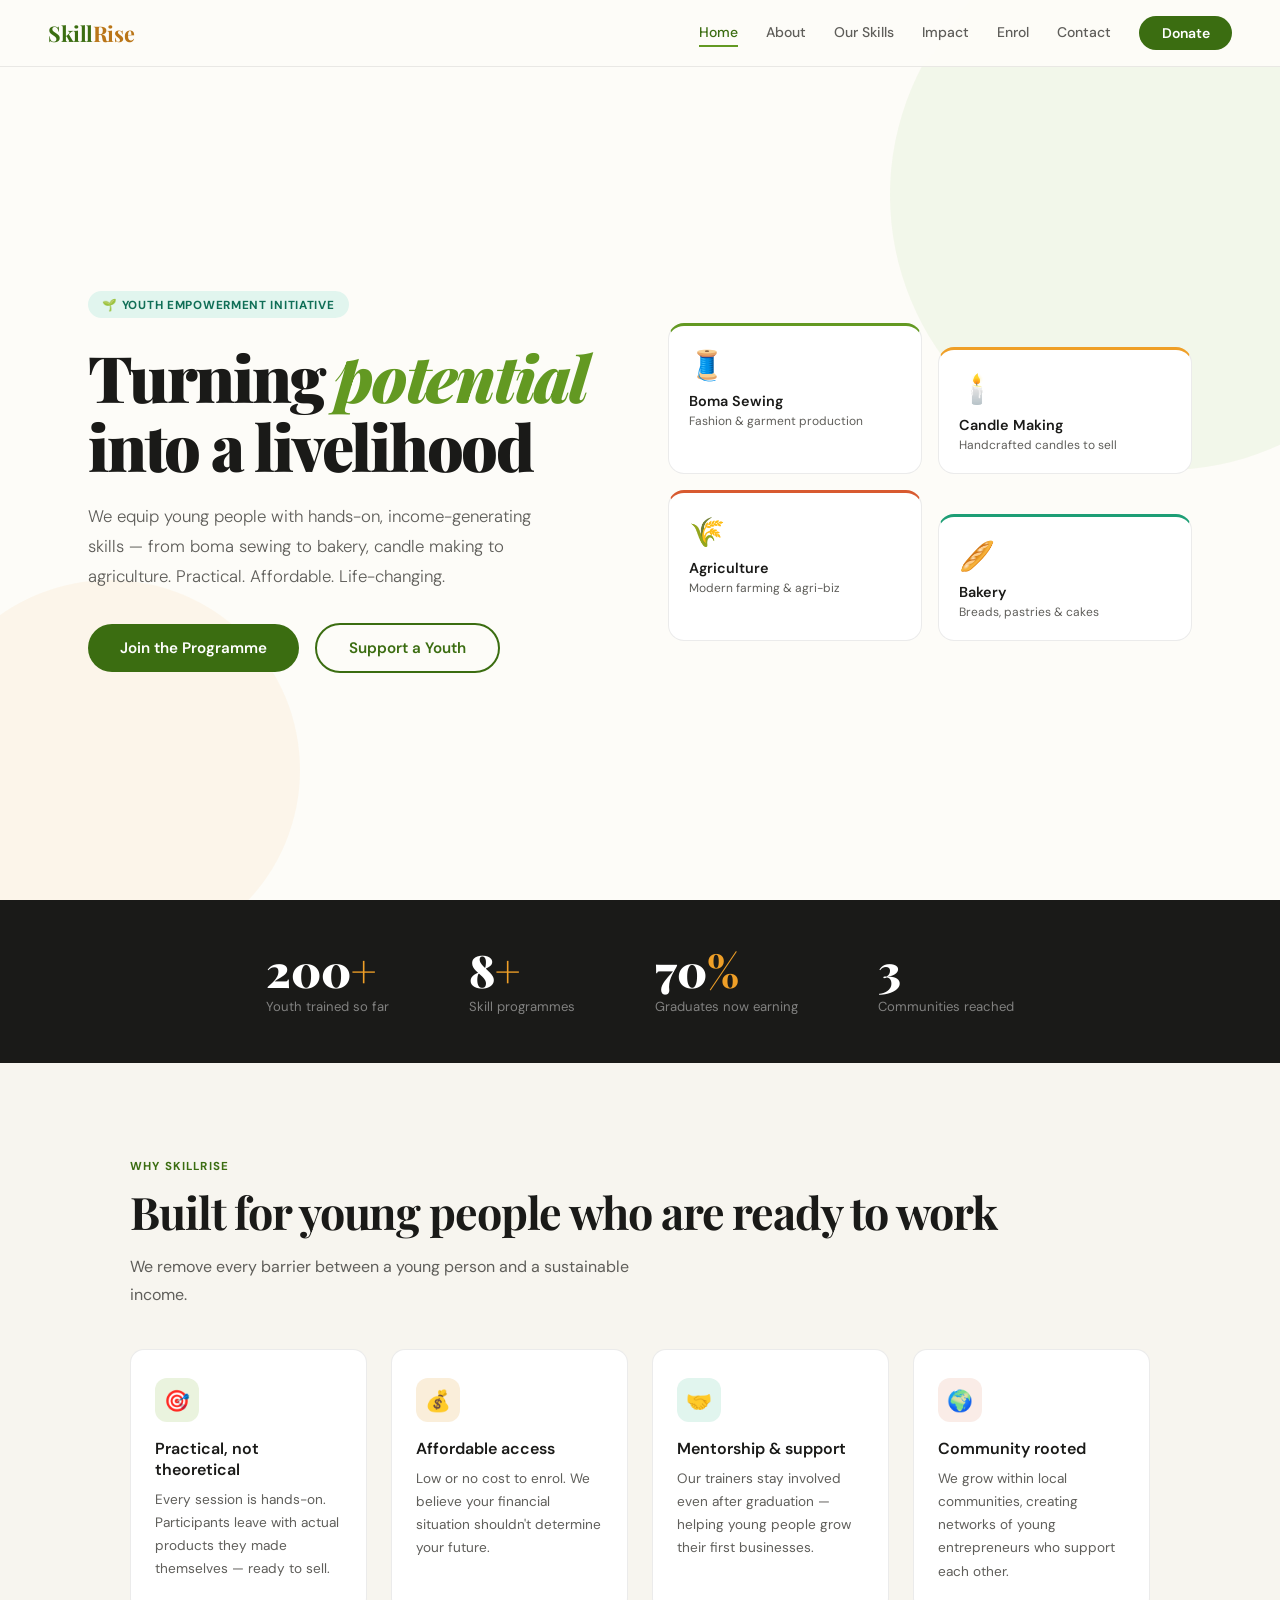
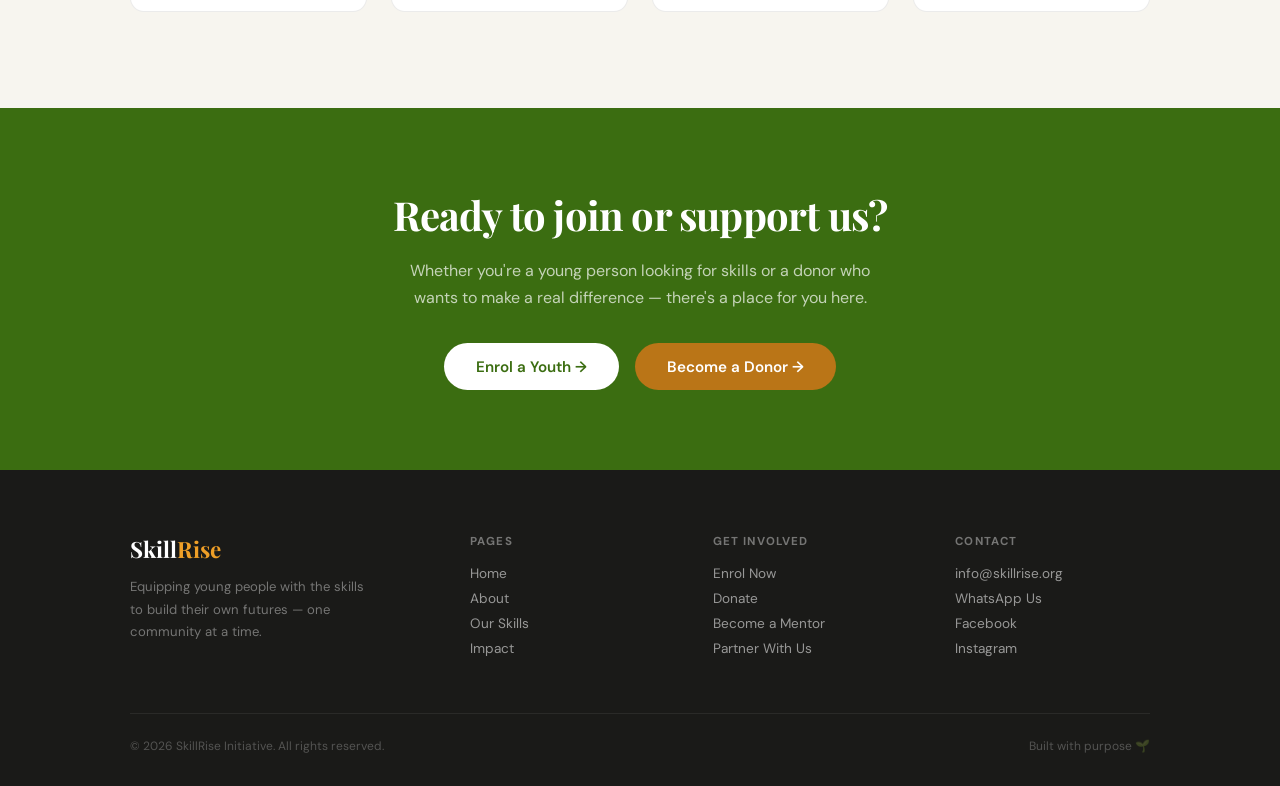
==== index.html @ 30faf880 "Initial commit: SkillRise multi-page site Split the original single-file site into separate HTML pag" ====
<!DOCTYPE html>
<html lang="en">
<head>
<meta charset="UTF-8"/>
<meta name="viewport" content="width=device-width, initial-scale=1.0"/>
<title>SkillRise Initiative</title>
<link href="https://fonts.googleapis.com/css2?family=Playfair+Display:ital,wght@0,700;0,900;1,700&family=DM+Sans:wght@300;400;500;600&display=swap" rel="stylesheet"/>
<link rel="stylesheet" href="css/styles.css"/>
</head>
<body>

<!-- BLOBS (hero bg decorations) -->
<div class="hero-blob1"></div>
<div class="hero-blob2"></div>

<!-- NAV -->
<nav>
  <a class="nav-logo" href="index.html">Skill<span>Rise</span></a>
  <div class="nav-links">
    <a href="index.html" data-page="index.html">Home</a>
    <a href="about.html" data-page="about.html">About</a>
    <a href="skills.html" data-page="skills.html">Our Skills</a>
    <a href="impact.html" data-page="impact.html">Impact</a>
    <a href="enrol.html" data-page="enrol.html">Enrol</a>
    <a href="contact.html" data-page="contact.html">Contact</a>
    <a href="donate.html" data-page="donate.html" class="nav-cta">Donate</a>
  </div>
  <div class="hamburger" onclick="toggleMenu()">
    <span></span><span></span><span></span>
  </div>
</nav>
<div class="mobile-menu" id="mobileMenu">
  <a href="index.html">Home</a>
  <a href="about.html">About</a>
  <a href="skills.html">Our Skills</a>
  <a href="impact.html">Impact</a>
  <a href="enrol.html">Enrol</a>
  <a href="contact.html">Contact</a>
  <a href="donate.html" style="color:var(--green);font-weight:700;">Donate →</a>
</div>

<!-- ════════════════════════════════════════ HOME ════════════════════════════════════════ -->
<div class="page active" id="page-home">

  <div style="max-width:1200px;margin:0 auto;">
    <div class="hero">
      <div class="hero-text">
        <div class="hero-badge">🌱 Youth Empowerment Initiative</div>
        <h1>Turning <em>potential</em><br>into a livelihood</h1>
        <p class="hero-sub">We equip young people with hands-on, income-generating skills — from boma sewing to bakery, candle making to agriculture. Practical. Affordable. Life-changing.</p>
        <div class="hero-actions">
          <a class="btn-primary" href="enrol.html">Join the Programme</a>
          <a class="btn-outline" href="donate.html">Support a Youth</a>
        </div>
      </div>
      <div class="hero-visual">
        <div class="hv-card"><div class="icon">🧵</div><h3>Boma Sewing</h3><p>Fashion & garment production</p></div>
        <div class="hv-card"><div class="icon">🕯️</div><h3>Candle Making</h3><p>Handcrafted candles to sell</p></div>
        <div class="hv-card"><div class="icon">🌾</div><h3>Agriculture</h3><p>Modern farming & agri-biz</p></div>
        <div class="hv-card"><div class="icon">🥖</div><h3>Bakery</h3><p>Breads, pastries & cakes</p></div>
      </div>
    </div>
  </div>

  <div class="stats-bar">
    <div class="stat"><div class="stat-num">200<span>+</span></div><div class="stat-label">Youth trained so far</div></div>
    <div class="stat"><div class="stat-num">8<span>+</span></div><div class="stat-label">Skill programmes</div></div>
    <div class="stat"><div class="stat-num">70<span>%</span></div><div class="stat-label">Graduates now earning</div></div>
    <div class="stat"><div class="stat-num">3</div><div class="stat-label">Communities reached</div></div>
  </div>

  <div class="home-why">
    <div class="container">
      <div class="section-tag">Why SkillRise</div>
      <div class="section-title">Built for young people who are ready to work</div>
      <p class="section-sub">We remove every barrier between a young person and a sustainable income.</p>
      <div class="why-grid">
        <div class="why-card">
          <div class="why-icon" style="background:var(--green-light);">🎯</div>
          <h4>Practical, not theoretical</h4>
          <p>Every session is hands-on. Participants leave with actual products they made themselves — ready to sell.</p>
        </div>
        <div class="why-card">
          <div class="why-icon" style="background:var(--amber-light);">💰</div>
          <h4>Affordable access</h4>
          <p>Low or no cost to enrol. We believe your financial situation shouldn't determine your future.</p>
        </div>
        <div class="why-card">
          <div class="why-icon" style="background:var(--teal-light);">🤝</div>
          <h4>Mentorship & support</h4>
          <p>Our trainers stay involved even after graduation — helping young people grow their first businesses.</p>
        </div>
        <div class="why-card">
          <div class="why-icon" style="background:var(--coral-light);">🌍</div>
          <h4>Community rooted</h4>
          <p>We grow within local communities, creating networks of young entrepreneurs who support each other.</p>
        </div>
      </div>
    </div>
  </div>

  <div class="home-cta-strip">
    <h2>Ready to join or support us?</h2>
    <p>Whether you're a young person looking for skills or a donor who wants to make a real difference — there's a place for you here.</p>
    <div class="cta-buttons">
      <a class="btn-white" href="enrol.html">Enrol a Youth →</a>
      <a class="btn-amber" href="donate.html">Become a Donor →</a>
    </div>
  </div>

  <footer>
    <div class="container">
      <div class="footer-grid">
        <div class="footer-brand">
          <span class="logo">Skill<span>Rise</span></span>
          <p>Equipping young people with the skills to build their own futures — one community at a time.</p>
        </div>
        <div class="footer-col">
          <h5>Pages</h5>
          <a href="index.html">Home</a>
          <a href="about.html">About</a>
          <a href="skills.html">Our Skills</a>
          <a href="impact.html">Impact</a>
        </div>
        <div class="footer-col">
          <h5>Get Involved</h5>
          <a href="enrol.html">Enrol Now</a>
          <a href="donate.html">Donate</a>
          <a href="contact.html">Become a Mentor</a>
          <a href="contact.html">Partner With Us</a>
        </div>
        <div class="footer-col">
          <h5>Contact</h5>
          <a href="#">info@skillrise.org</a>
          <a href="#">WhatsApp Us</a>
          <a href="#">Facebook</a>
          <a href="#">Instagram</a>
        </div>
      </div>
      <div class="footer-bottom">
        <p>© 2026 SkillRise Initiative. All rights reserved.</p>
        <p>Built with purpose 🌱</p>
      </div>
    </div>
  </footer>
</div>

<script src="js/main.js"></script>
</body>
</html>
---- css/styles.css ----
*,*::before,*::after{box-sizing:border-box;margin:0;padding:0;}
:root{
  --green:#3B6D11;--green-light:#EAF3DE;--green-mid:#639922;--green-dark:#27500A;
  --amber:#BA7517;--amber-light:#FAEEDA;--amber-mid:#EF9F27;
  --coral:#D85A30;--coral-light:#FAECE7;
  --teal:#0F6E56;--teal-light:#E1F5EE;--teal-mid:#1D9E75;
  --dark:#1a1a18;--text:#2C2C2A;--muted:#5F5E5A;--border:rgba(0,0,0,0.08);
  --bg:#FDFCF8;--surface:#F7F5EF;--white:#ffffff;
}
html{scroll-behavior:smooth;}
body{font-family:'DM Sans',sans-serif;background:var(--bg);color:var(--text);overflow-x:hidden;}

/* ── PAGES ── */
.page{display:none;animation:fadeIn 0.35s ease;}
.page.active{display:block;}
@keyframes fadeIn{from{opacity:0;transform:translateY(12px);}to{opacity:1;transform:translateY(0);}}

/* ── NAV ── */
nav{position:fixed;top:0;left:0;right:0;z-index:200;display:flex;align-items:center;justify-content:space-between;padding:1rem 3rem;background:rgba(253,252,248,0.94);backdrop-filter:blur(10px);border-bottom:1px solid var(--border);}
.nav-logo{font-family:'Playfair Display',serif;font-size:1.35rem;font-weight:700;color:var(--green);letter-spacing:-0.02em;cursor:pointer;text-decoration:none;}
.nav-logo span{color:var(--amber);}
.nav-links{display:flex;gap:1.75rem;align-items:center;}
.nav-links a{font-size:0.875rem;font-weight:500;color:var(--muted);text-decoration:none;cursor:pointer;transition:color 0.2s;padding:0.25rem 0;border-bottom:2px solid transparent;transition:color 0.2s,border-color 0.2s;}
.nav-links a:hover,.nav-links a.active{color:var(--green);border-bottom-color:var(--green-mid);}
.nav-cta{background:var(--green)!important;color:#fff!important;padding:0.5rem 1.4rem!important;border-radius:50px!important;font-weight:600!important;border-bottom:none!important;transition:background 0.2s!important;}
.nav-cta:hover{background:var(--teal)!important;}
.hamburger{display:none;flex-direction:column;gap:5px;cursor:pointer;padding:4px;}
.hamburger span{display:block;width:22px;height:2px;background:var(--dark);border-radius:2px;transition:all 0.3s;}
.mobile-menu{display:none;position:fixed;top:64px;left:0;right:0;background:var(--bg);border-bottom:1px solid var(--border);padding:1rem 1.5rem;flex-direction:column;gap:0.75rem;z-index:199;}
.mobile-menu.open{display:flex;}
.mobile-menu a{font-size:1rem;font-weight:500;color:var(--text);text-decoration:none;padding:0.5rem 0;border-bottom:1px solid var(--border);}

/* ── SHARED ── */
.container{max-width:1100px;margin:0 auto;padding:0 2.5rem;}
.pt{padding-top:7rem;}
.section-tag{font-size:0.72rem;font-weight:700;letter-spacing:0.1em;text-transform:uppercase;color:var(--green);margin-bottom:0.75rem;}
.section-title{font-family:'Playfair Display',serif;font-size:clamp(2rem,4vw,2.8rem);font-weight:700;line-height:1.15;letter-spacing:-0.025em;color:var(--dark);margin-bottom:1rem;}
.section-sub{font-size:1rem;color:var(--muted);line-height:1.75;max-width:540px;margin-bottom:2.5rem;}
.btn-primary{background:var(--green);color:#fff;padding:0.85rem 2rem;border-radius:50px;font-weight:600;font-size:0.95rem;text-decoration:none;border:none;cursor:pointer;transition:background 0.2s,transform 0.15s;display:inline-block;}
.btn-primary:hover{background:var(--teal);transform:translateY(-1px);}
.btn-outline{background:transparent;color:var(--green);padding:0.8rem 2rem;border-radius:50px;font-weight:600;font-size:0.95rem;text-decoration:none;border:2px solid var(--green);cursor:pointer;transition:all 0.2s;display:inline-block;}
.btn-outline:hover{background:var(--green);color:#fff;}
.btn-amber{background:var(--amber);color:#fff;padding:0.85rem 2rem;border-radius:50px;font-weight:600;font-size:0.95rem;text-decoration:none;border:none;cursor:pointer;transition:background 0.2s,transform 0.15s;display:inline-block;}
.btn-amber:hover{background:var(--coral);transform:translateY(-1px);}

/* ── HOME PAGE ── */
.hero{min-height:100vh;display:grid;grid-template-columns:1fr 1fr;align-items:center;padding:8rem 3rem 4rem;gap:3.5rem;position:relative;overflow:hidden;max-width:1200px;margin:0 auto;}
.hero-blob1{position:fixed;top:-80px;right:-160px;width:550px;height:550px;background:var(--green-light);border-radius:50%;z-index:-1;opacity:0.55;}
.hero-blob2{position:fixed;bottom:-60px;left:-80px;width:380px;height:380px;background:var(--amber-light);border-radius:50%;z-index:-1;opacity:0.45;}
.hero-badge{display:inline-flex;align-items:center;gap:6px;background:var(--teal-light);color:var(--teal);font-size:0.73rem;font-weight:700;padding:0.35rem 0.9rem;border-radius:50px;margin-bottom:1.5rem;letter-spacing:0.06em;text-transform:uppercase;}
.hero h1{font-family:'Playfair Display',serif;font-size:clamp(2.8rem,5vw,4.2rem);font-weight:900;line-height:1.08;letter-spacing:-0.035em;color:var(--dark);margin-bottom:1.25rem;}
.hero h1 em{font-style:italic;color:var(--green-mid);}
.hero-sub{font-size:1.05rem;font-weight:300;color:var(--muted);line-height:1.8;max-width:460px;margin-bottom:2rem;}
.hero-actions{display:flex;gap:1rem;flex-wrap:wrap;align-items:center;}
.hero-visual{display:grid;grid-template-columns:1fr 1fr;gap:1rem;}
.hv-card{background:var(--white);border:1px solid var(--border);border-radius:16px;padding:1.25rem;transition:transform 0.2s;}
.hv-card:hover{transform:translateY(-3px);}
.hv-card:nth-child(1){border-top:3px solid var(--green-mid);}
.hv-card:nth-child(2){border-top:3px solid var(--amber-mid);margin-top:1.5rem;}
.hv-card:nth-child(3){border-top:3px solid var(--coral);}
.hv-card:nth-child(4){border-top:3px solid var(--teal-mid);margin-top:1.5rem;}
.hv-card .icon{font-size:1.8rem;margin-bottom:0.5rem;}
.hv-card h3{font-size:0.9rem;font-weight:600;color:var(--dark);margin-bottom:0.2rem;}
.hv-card p{font-size:0.75rem;color:var(--muted);}

.stats-bar{background:var(--dark);padding:3rem;display:flex;justify-content:center;gap:5rem;flex-wrap:wrap;}
.stat-num{font-family:'Playfair Display',serif;font-size:2.8rem;font-weight:900;color:#fff;line-height:1;margin-bottom:0.3rem;}
.stat-num span{color:var(--amber-mid);}
.stat-label{font-size:0.82rem;color:rgba(255,255,255,0.45);}

.home-why{background:var(--surface);padding:6rem 3rem;}
.why-grid{display:grid;grid-template-columns:repeat(auto-fit,minmax(220px,1fr));gap:1.5rem;margin-top:1rem;}
.why-card{background:var(--white);border:1px solid var(--border);border-radius:14px;padding:1.75rem 1.5rem;}
.why-icon{width:44px;height:44px;border-radius:12px;display:flex;align-items:center;justify-content:center;font-size:1.3rem;margin-bottom:1rem;}
.why-card h4{font-size:1rem;font-weight:600;color:var(--dark);margin-bottom:0.5rem;}
.why-card p{font-size:0.85rem;color:var(--muted);line-height:1.7;}

.home-cta-strip{background:var(--green);padding:5rem 3rem;text-align:center;}
.home-cta-strip h2{font-family:'Playfair Display',serif;font-size:clamp(1.8rem,3.5vw,2.5rem);font-weight:700;color:#fff;margin-bottom:1rem;letter-spacing:-0.02em;}
.home-cta-strip p{font-size:1rem;color:rgba(255,255,255,0.7);max-width:500px;margin:0 auto 2rem;line-height:1.7;}
.cta-buttons{display:flex;gap:1rem;justify-content:center;flex-wrap:wrap;}
.btn-white{background:#fff;color:var(--green);padding:0.85rem 2rem;border-radius:50px;font-weight:600;font-size:0.95rem;text-decoration:none;cursor:pointer;transition:all 0.2s;display:inline-block;border:none;}
.btn-white:hover{background:var(--amber-light);}

/* ── ABOUT PAGE ── */
.about-hero{background:var(--dark);padding:9rem 3rem 6rem;position:relative;overflow:hidden;}
.about-hero::after{content:'';position:absolute;bottom:-1px;left:0;right:0;height:60px;background:var(--bg);clip-path:ellipse(55% 100% at 50% 100%);}
.about-hero .section-tag{color:var(--amber-mid);}
.about-hero .section-title{color:#fff;max-width:600px;}
.about-hero .section-sub{color:rgba(255,255,255,0.6);}

.about-story{padding:5rem 3rem;}
.story-grid{display:grid;grid-template-columns:1fr 1fr;gap:4rem;align-items:center;}
.story-text h3{font-family:'Playfair Display',serif;font-size:1.6rem;font-weight:700;color:var(--dark);margin-bottom:1rem;line-height:1.3;}
.story-text p{font-size:0.95rem;color:var(--muted);line-height:1.8;margin-bottom:1rem;}
.story-visual{background:var(--green-light);border-radius:24px;padding:2.5rem;position:relative;}
.story-quote{font-family:'Playfair Display',serif;font-size:1.25rem;font-style:italic;color:var(--green-dark);line-height:1.6;}
.story-quote::before{content:'"';font-size:4rem;color:var(--green-mid);line-height:0.5;display:block;margin-bottom:1rem;}
.story-attr{margin-top:1.25rem;font-size:0.8rem;font-weight:600;color:var(--green);text-transform:uppercase;letter-spacing:0.06em;}

.about-values{background:var(--surface);padding:5rem 3rem;}
.values-grid{display:grid;grid-template-columns:repeat(auto-fit,minmax(200px,1fr));gap:1.25rem;}
.value-card{background:var(--white);border:1px solid var(--border);border-radius:14px;padding:1.5rem;}
.value-num{font-family:'Playfair Display',serif;font-size:2.5rem;font-weight:900;color:var(--green-light);line-height:1;margin-bottom:0.5rem;}
.value-card h4{font-size:1rem;font-weight:600;color:var(--dark);margin-bottom:0.4rem;}
.value-card p{font-size:0.82rem;color:var(--muted);line-height:1.65;}

.team-section{padding:5rem 3rem;}
.team-grid{display:grid;grid-template-columns:repeat(auto-fit,minmax(220px,1fr));gap:1.5rem;}
.team-card{background:var(--white);border:1px solid var(--border);border-radius:16px;overflow:hidden;}
.team-avatar{height:120px;display:flex;align-items:center;justify-content:center;font-size:3rem;}
.team-info{padding:1.25rem;}
.team-info h4{font-size:0.95rem;font-weight:600;color:var(--dark);margin-bottom:0.2rem;}
.team-info p{font-size:0.78rem;color:var(--muted);}

/* ── SKILLS PAGE ── */
.skills-hero{background:linear-gradient(135deg,var(--green-dark) 0%,var(--green) 60%,var(--teal) 100%);padding:9rem 3rem 6rem;}
.skills-hero .section-title{color:#fff;}
.skills-hero .section-sub{color:rgba(255,255,255,0.7);}
.skills-hero .section-tag{color:var(--amber-mid);}

.skills-filter{background:var(--surface);padding:2rem 3rem;display:flex;gap:0.75rem;flex-wrap:wrap;align-items:center;border-bottom:1px solid var(--border);}
.filter-label{font-size:0.82rem;font-weight:600;color:var(--muted);margin-right:0.5rem;}
.filter-btn{padding:0.4rem 1rem;border-radius:50px;border:1.5px solid var(--border);background:var(--white);font-size:0.8rem;font-weight:500;cursor:pointer;transition:all 0.2s;color:var(--muted);}
.filter-btn:hover,.filter-btn.active{background:var(--green);color:#fff;border-color:var(--green);}

.skills-main{padding:5rem 3rem;}
.skills-big-grid{display:grid;grid-template-columns:repeat(auto-fill,minmax(300px,1fr));gap:1.5rem;}
.skill-detail-card{background:var(--white);border:1px solid var(--border);border-radius:18px;overflow:hidden;transition:transform 0.2s,box-shadow 0.2s;cursor:pointer;}
.skill-detail-card:hover{transform:translateY(-4px);box-shadow:0 12px 32px rgba(0,0,0,0.08);}
.skill-card-top{padding:2rem 2rem 1.25rem;border-bottom:1px solid var(--border);}
.skill-card-emoji{font-size:2.5rem;margin-bottom:1rem;}
.skill-card-top h3{font-size:1.15rem;font-weight:600;color:var(--dark);margin-bottom:0.5rem;}
.skill-card-top p{font-size:0.85rem;color:var(--muted);line-height:1.65;}
.skill-card-bottom{padding:1.25rem 2rem;display:flex;gap:0.5rem;flex-wrap:wrap;}
.skill-tag{padding:0.25rem 0.75rem;border-radius:50px;font-size:0.72rem;font-weight:600;background:var(--green-light);color:var(--green-dark);}
.skill-duration{padding:0.25rem 0.75rem;border-radius:50px;font-size:0.72rem;font-weight:600;background:var(--amber-light);color:var(--amber);}

/* ── IMPACT PAGE ── */
.impact-hero{background:var(--amber-light);padding:9rem 3rem 5rem;border-bottom:1px solid rgba(186,117,23,0.15);}
.impact-hero .section-tag{color:var(--amber);}
.impact-hero .section-title{color:var(--dark);}

.impact-numbers{background:var(--dark);padding:4rem 3rem;}
.numbers-grid{display:grid;grid-template-columns:repeat(auto-fit,minmax(180px,1fr));gap:2rem;max-width:900px;margin:0 auto;}
.big-number{text-align:center;}
.big-number .num{font-family:'Playfair Display',serif;font-size:3.5rem;font-weight:900;color:var(--amber-mid);line-height:1;}
.big-number .label{font-size:0.82rem;color:rgba(255,255,255,0.5);margin-top:0.4rem;}

.stories-section{padding:5rem 3rem;}
.stories-grid{display:grid;grid-template-columns:repeat(auto-fit,minmax(300px,1fr));gap:1.5rem;}
.story-card{background:var(--white);border:1px solid var(--border);border-radius:18px;overflow:hidden;}
.story-card-top{background:var(--green);padding:1.5rem 1.75rem 3rem;}
.story-stars{color:var(--amber-mid);font-size:0.9rem;margin-bottom:0.75rem;}
.story-card-top p{font-size:0.95rem;color:rgba(255,255,255,0.9);line-height:1.7;font-style:italic;}
.story-card-bottom{background:var(--white);padding:1.25rem 1.75rem;margin-top:-1.5rem;border-radius:12px 12px 0 0;position:relative;}
.story-name{font-size:0.9rem;font-weight:600;color:var(--dark);}
.story-skill{font-size:0.75rem;color:var(--muted);}

.gallery-section{background:var(--surface);padding:5rem 3rem;}
.gallery-grid{display:grid;grid-template-columns:repeat(4,1fr);grid-template-rows:200px 200px;gap:1rem;}
.gallery-item{border-radius:14px;display:flex;align-items:center;justify-content:center;font-size:3rem;font-weight:900;color:rgba(255,255,255,0.3);}
.gallery-item:nth-child(1){grid-column:span 2;grid-row:span 2;background:var(--green);font-size:5rem;}
.gallery-item:nth-child(2){background:var(--amber);}
.gallery-item:nth-child(3){background:var(--coral);}
.gallery-item:nth-child(4){background:var(--teal);}
.gallery-item:nth-child(5){background:var(--green-mid);}

/* ── DONATE PAGE ── */
.donate-hero{background:var(--coral-light);padding:9rem 3rem 5rem;border-bottom:1px solid rgba(216,90,48,0.12);}
.donate-hero .section-tag{color:var(--coral);}
.donate-hero .section-title{color:var(--dark);}

.donate-main{padding:5rem 3rem;}
.donate-grid{display:grid;grid-template-columns:1.4fr 1fr;gap:4rem;align-items:start;}
.donate-tiers{display:flex;flex-direction:column;gap:1rem;}
.tier-card{background:var(--white);border:2px solid var(--border);border-radius:16px;padding:1.5rem 1.75rem;cursor:pointer;transition:all 0.2s;position:relative;}
.tier-card:hover{border-color:var(--green-mid);transform:translateX(4px);}
.tier-card.featured{border-color:var(--amber-mid);}
.tier-card-header{display:flex;align-items:center;justify-content:space-between;margin-bottom:0.5rem;}
.tier-amount{font-family:'Playfair Display',serif;font-size:1.8rem;font-weight:700;color:var(--dark);}
.tier-badge{background:var(--amber-mid);color:#fff;font-size:0.65rem;font-weight:700;padding:3px 10px;border-radius:50px;text-transform:uppercase;letter-spacing:0.05em;}
.tier-desc{font-size:0.85rem;color:var(--muted);line-height:1.6;}
.tier-impact{font-size:0.78rem;font-weight:600;color:var(--green);margin-top:0.5rem;}

.donate-form-box{background:var(--white);border:1px solid var(--border);border-radius:20px;padding:2.5rem;position:sticky;top:7rem;}
.donate-form-box h3{font-family:'Playfair Display',serif;font-size:1.4rem;font-weight:700;color:var(--dark);margin-bottom:0.5rem;}
.donate-form-box p{font-size:0.85rem;color:var(--muted);margin-bottom:2rem;}
.form-group{margin-bottom:1.25rem;}
.form-group label{display:block;font-size:0.8rem;font-weight:600;color:var(--text);margin-bottom:0.4rem;}
.form-group input,.form-group select,.form-group textarea{width:100%;padding:0.75rem 1rem;border:1.5px solid var(--border);border-radius:10px;font-family:'DM Sans',sans-serif;font-size:0.9rem;color:var(--text);background:var(--bg);transition:border-color 0.2s;outline:none;}
.form-group input:focus,.form-group select:focus,.form-group textarea:focus{border-color:var(--green-mid);}
.form-group textarea{resize:vertical;min-height:80px;}
.donate-trust{display:flex;gap:0.75rem;flex-wrap:wrap;margin-top:1.25rem;}
.trust-badge{display:flex;align-items:center;gap:5px;font-size:0.72rem;color:var(--muted);}
.trust-badge::before{content:'✓';color:var(--green);font-weight:700;}

.payment-methods{padding:4rem 3rem;background:var(--surface);border-top:1px solid var(--border);}
.methods-grid{display:grid;grid-template-columns:repeat(auto-fit,minmax(200px,1fr));gap:1rem;}
.method-card{background:var(--white);border:1px solid var(--border);border-radius:14px;padding:1.5rem;text-align:center;}
.method-icon{font-size:2rem;margin-bottom:0.75rem;}
.method-card h4{font-size:0.9rem;font-weight:600;color:var(--dark);margin-bottom:0.3rem;}
.method-card p{font-size:0.78rem;color:var(--muted);}

/* ── CONTACT PAGE ── */
.contact-hero{background:var(--teal);padding:9rem 3rem 6rem;position:relative;overflow:hidden;}
.contact-hero::after{content:'';position:absolute;bottom:-1px;left:0;right:0;height:60px;background:var(--bg);clip-path:ellipse(55% 100% at 50% 100%);}
.contact-hero .section-tag{color:rgba(255,255,255,0.7);}
.contact-hero .section-title{color:#fff;}
.contact-hero .section-sub{color:rgba(255,255,255,0.7);}

.contact-main{padding:5rem 3rem;}
.contact-grid{display:grid;grid-template-columns:1fr 1.4fr;gap:4rem;}
.contact-info-cards{display:flex;flex-direction:column;gap:1rem;}
.contact-info-card{background:var(--white);border:1px solid var(--border);border-radius:14px;padding:1.5rem;display:flex;gap:1rem;align-items:flex-start;}
.contact-icon{width:42px;height:42px;border-radius:12px;background:var(--teal-light);display:flex;align-items:center;justify-content:center;font-size:1.1rem;flex-shrink:0;}
.contact-info-card h4{font-size:0.9rem;font-weight:600;color:var(--dark);margin-bottom:0.25rem;}
.contact-info-card p{font-size:0.82rem;color:var(--muted);line-height:1.6;}
.contact-info-card a{color:var(--teal);font-weight:500;text-decoration:none;}

.contact-form-box{background:var(--white);border:1px solid var(--border);border-radius:20px;padding:2.5rem;}
.contact-form-box h3{font-family:'Playfair Display',serif;font-size:1.5rem;font-weight:700;color:var(--dark);margin-bottom:0.5rem;}
.contact-form-box .sub{font-size:0.85rem;color:var(--muted);margin-bottom:2rem;}
.form-row{display:grid;grid-template-columns:1fr 1fr;gap:1rem;}
.submit-btn{width:100%;padding:1rem;background:var(--teal);color:#fff;border:none;border-radius:12px;font-family:'DM Sans',sans-serif;font-size:0.95rem;font-weight:600;cursor:pointer;transition:background 0.2s;}
.submit-btn:hover{background:var(--green);}
.success-msg{display:none;background:var(--green-light);border:1px solid var(--green-mid);border-radius:12px;padding:1rem 1.25rem;font-size:0.9rem;color:var(--green-dark);margin-top:1rem;text-align:center;}

/* ── ENROL PAGE ── */
.enrol-hero{background:var(--dark);padding:9rem 3rem 6rem;position:relative;}
.enrol-hero .section-tag{color:var(--amber-mid);}
.enrol-hero .section-title{color:#fff;}
.enrol-hero .section-sub{color:rgba(255,255,255,0.6);}

.enrol-main{padding:5rem 3rem;}
.enrol-grid{display:grid;grid-template-columns:1fr 1.6fr;gap:4rem;align-items:start;}
.enrol-info h3{font-family:'Playfair Display',serif;font-size:1.4rem;font-weight:700;color:var(--dark);margin-bottom:1rem;}
.enrol-perks{display:flex;flex-direction:column;gap:0.75rem;margin-bottom:2rem;}
.perk{display:flex;align-items:flex-start;gap:0.75rem;}
.perk-icon{width:32px;height:32px;border-radius:8px;background:var(--green-light);display:flex;align-items:center;justify-content:center;font-size:0.85rem;flex-shrink:0;margin-top:2px;}
.perk p{font-size:0.9rem;color:var(--muted);line-height:1.6;}
.perk strong{color:var(--text);}
.enrol-form-box{background:var(--white);border:1px solid var(--border);border-radius:20px;padding:2.5rem;}
.enrol-form-box h3{font-family:'Playfair Display',serif;font-size:1.5rem;font-weight:700;color:var(--dark);margin-bottom:0.5rem;}
.enrol-form-box .sub{font-size:0.85rem;color:var(--muted);margin-bottom:2rem;}
.skill-checkboxes{display:grid;grid-template-columns:1fr 1fr;gap:0.5rem;margin-bottom:1.25rem;}
.skill-checkbox{display:flex;align-items:center;gap:0.5rem;padding:0.6rem 0.75rem;border:1.5px solid var(--border);border-radius:10px;cursor:pointer;transition:all 0.2s;font-size:0.82rem;color:var(--text);}
.skill-checkbox:hover{border-color:var(--green-mid);}
.skill-checkbox input{accent-color:var(--green);}

/* ── FOOTER ── */
footer{background:var(--dark);padding:4rem 3rem 2rem;}
.footer-grid{display:grid;grid-template-columns:1.5fr 1fr 1fr 1fr;gap:3rem;margin-bottom:3rem;}
.footer-brand .logo{font-family:'Playfair Display',serif;font-size:1.4rem;font-weight:700;color:var(--white);display:block;margin-bottom:0.75rem;}
.footer-brand .logo span{color:var(--amber-mid);}
.footer-brand p{font-size:0.82rem;color:rgba(255,255,255,0.4);line-height:1.7;max-width:240px;}
.footer-col h5{font-size:0.72rem;font-weight:700;letter-spacing:0.1em;text-transform:uppercase;color:rgba(255,255,255,0.4);margin-bottom:1rem;}
.footer-col a{display:block;font-size:0.85rem;color:rgba(255,255,255,0.55);text-decoration:none;margin-bottom:0.5rem;cursor:pointer;transition:color 0.2s;}
.footer-col a:hover{color:#fff;}
.footer-bottom{border-top:1px solid rgba(255,255,255,0.07);padding-top:1.5rem;display:flex;justify-content:space-between;align-items:center;flex-wrap:wrap;gap:1rem;}
.footer-bottom p{font-size:0.75rem;color:rgba(255,255,255,0.25);}

/* ── RESPONSIVE ── */
@media(max-width:860px){
  .hero{grid-template-columns:1fr;padding:7rem 1.5rem 3rem;}
  .hero-visual{display:none;}
  .story-grid,.donate-grid,.contact-grid,.enrol-grid{grid-template-columns:1fr;}
  .footer-grid{grid-template-columns:1fr 1fr;}
  nav{padding:1rem 1.5rem;}
  .nav-links{display:none;}
  .hamburger{display:flex;}
  .gallery-grid{grid-template-columns:1fr 1fr;grid-template-rows:auto;}
  .gallery-item:nth-child(1){grid-column:span 2;grid-row:span 1;}
  section,.about-story,.skills-main,.impact-numbers,.stories-section,.gallery-section,.donate-main,.payment-methods,.contact-main,.enrol-main,.about-values,.team-section,.home-why,.home-cta-strip,.stats-bar{padding-left:1.5rem;padding-right:1.5rem;}
  .container{padding:0 1.5rem;}
}
@media(max-width:500px){
  .footer-grid{grid-template-columns:1fr;}
  .form-row{grid-template-columns:1fr;}
  .skill-checkboxes{grid-template-columns:1fr;}
}
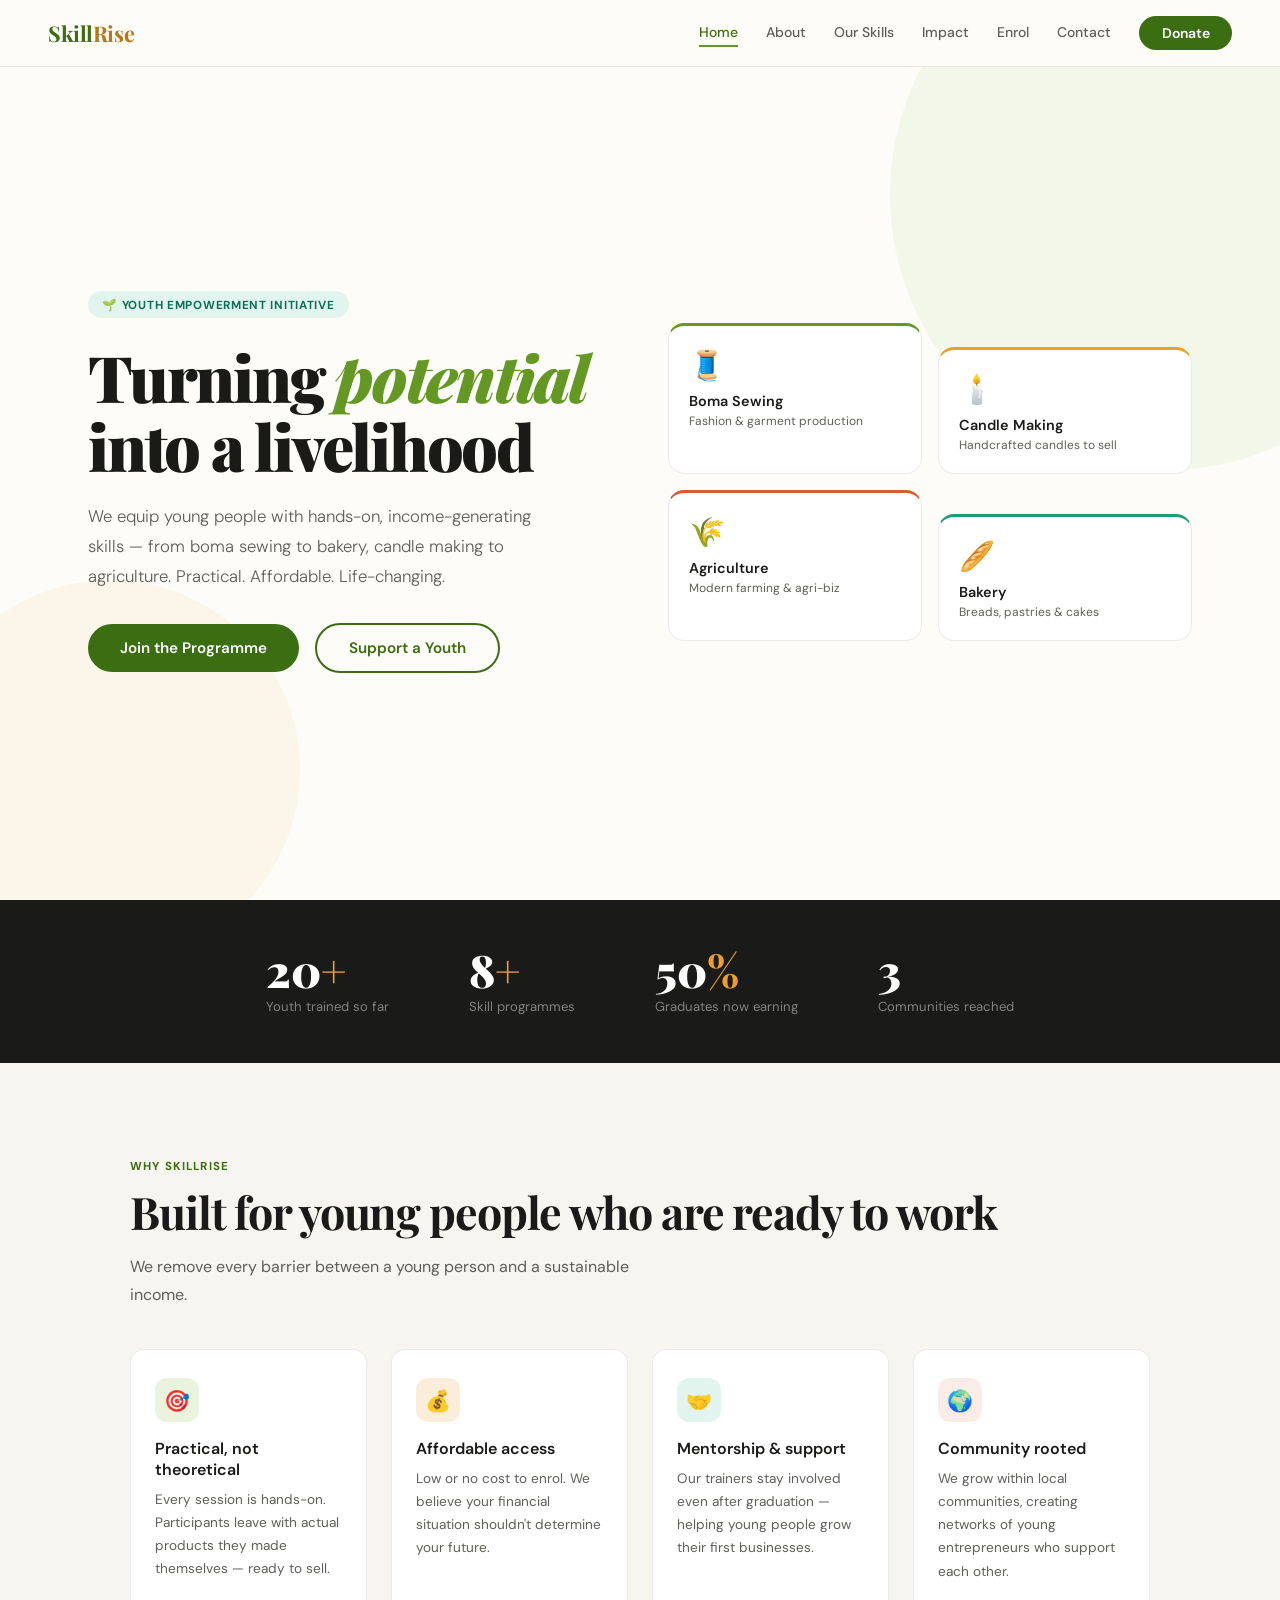
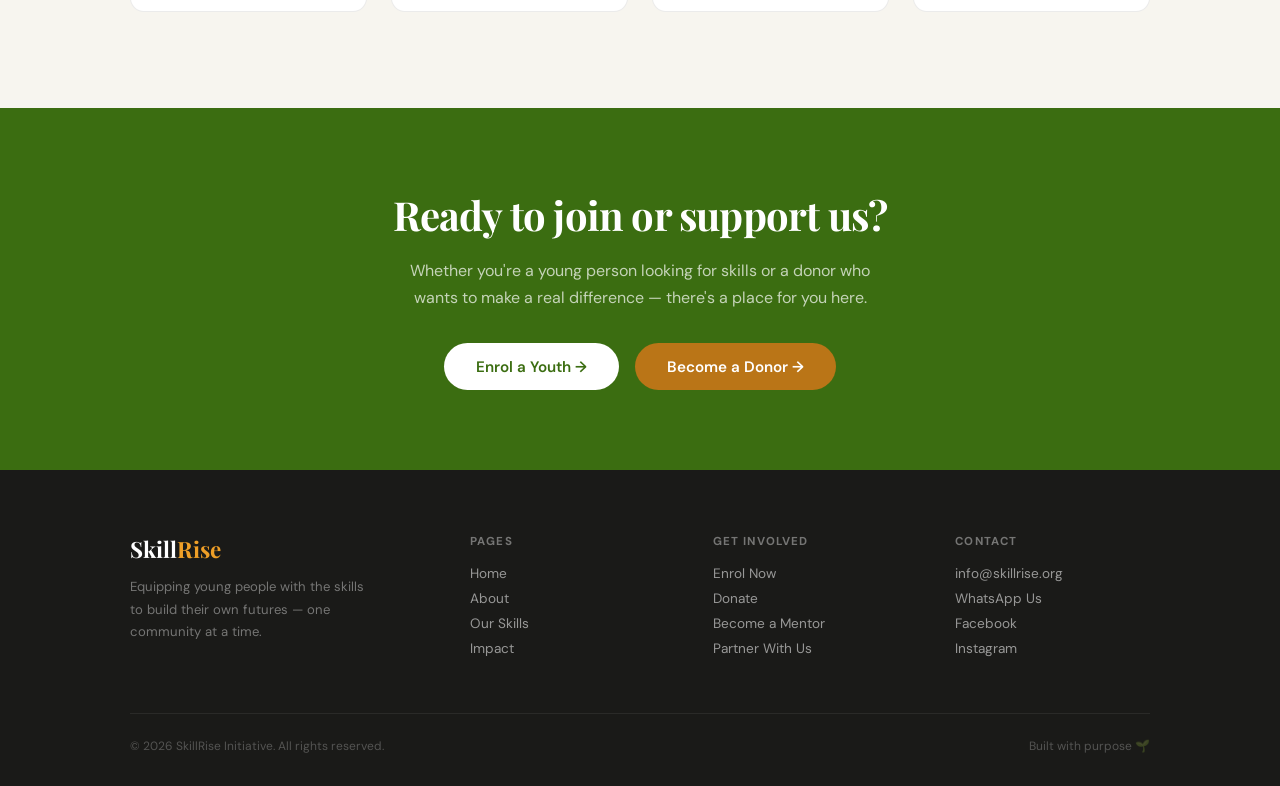
==== commit 1d151d22: "updated the home file" ====
--- a/index.html
+++ b/index.html
@@ -63,9 +63,9 @@
   </div>
 
   <div class="stats-bar">
-    <div class="stat"><div class="stat-num">200<span>+</span></div><div class="stat-label">Youth trained so far</div></div>
+    <div class="stat"><div class="stat-num">20<span>+</span></div><div class="stat-label">Youth trained so far</div></div>
     <div class="stat"><div class="stat-num">8<span>+</span></div><div class="stat-label">Skill programmes</div></div>
-    <div class="stat"><div class="stat-num">70<span>%</span></div><div class="stat-label">Graduates now earning</div></div>
+    <div class="stat"><div class="stat-num">50<span>%</span></div><div class="stat-label">Graduates now earning</div></div>
     <div class="stat"><div class="stat-num">3</div><div class="stat-label">Communities reached</div></div>
   </div>
 
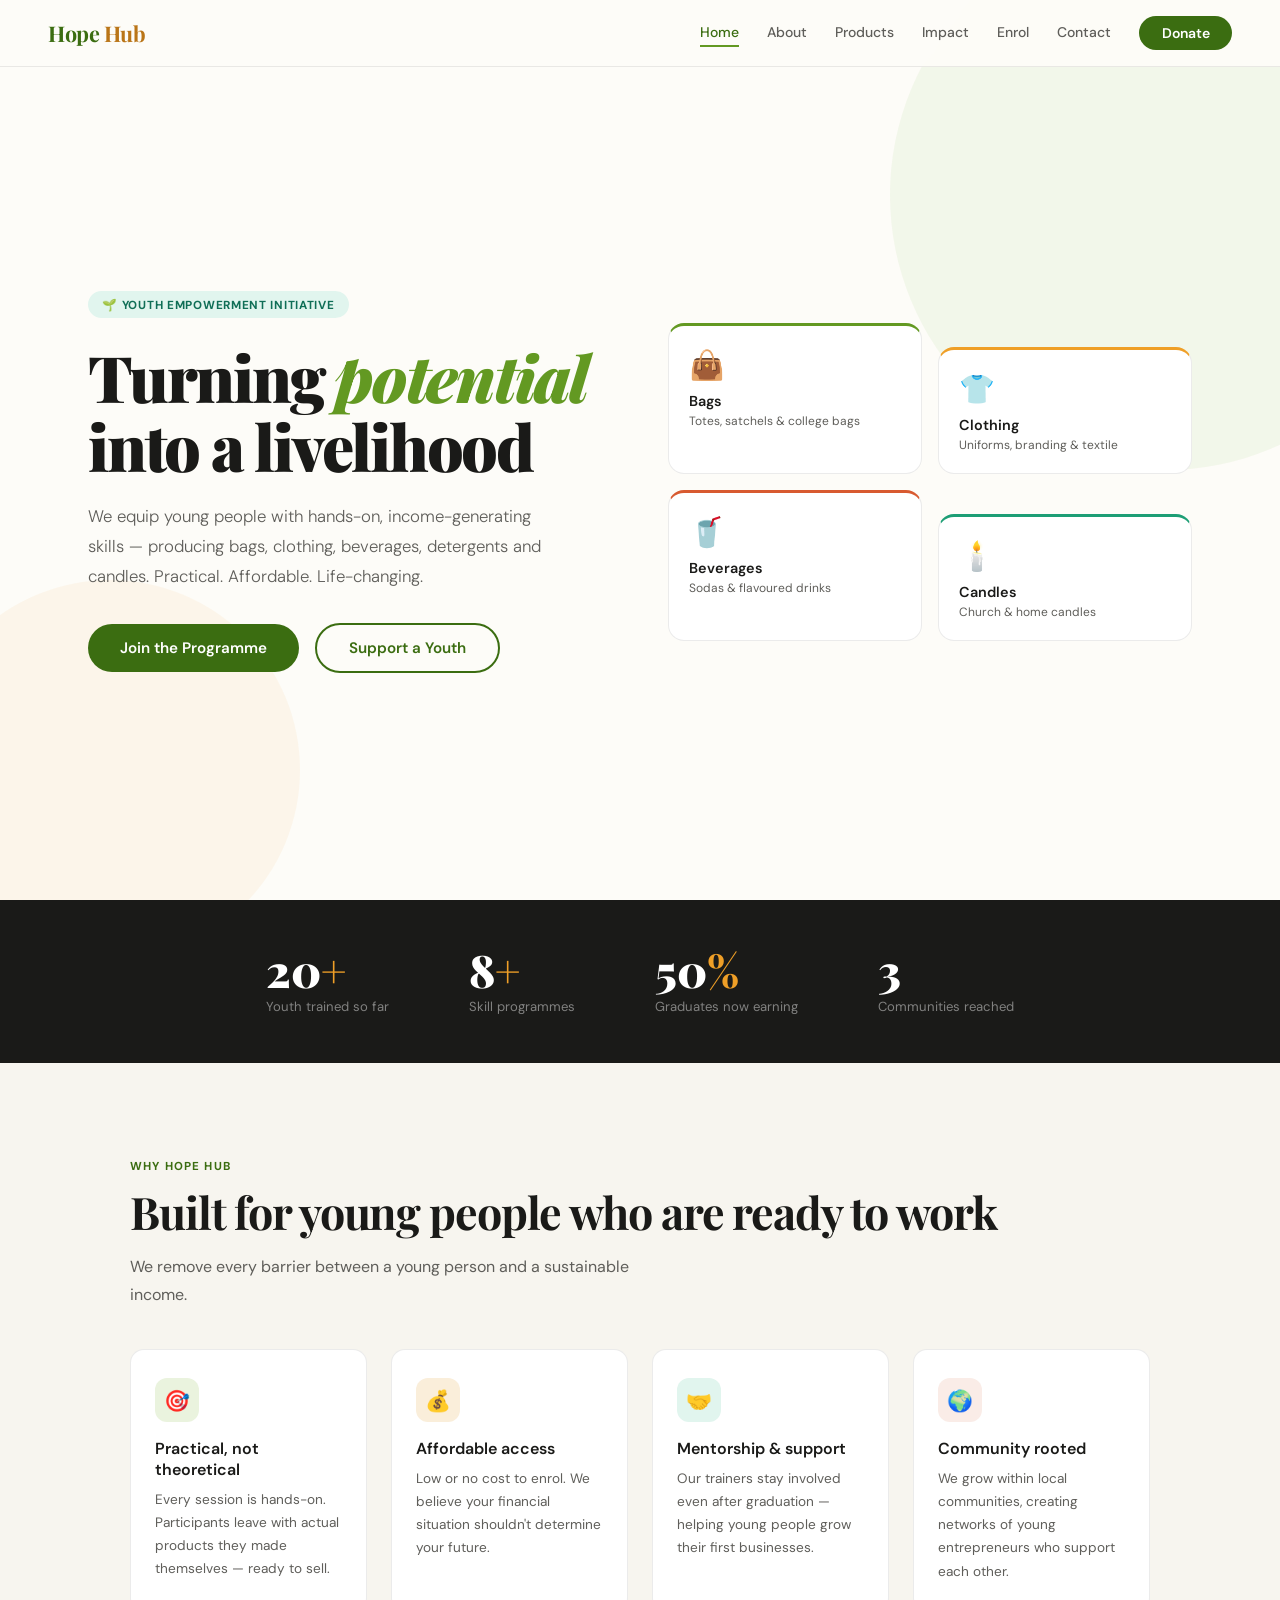
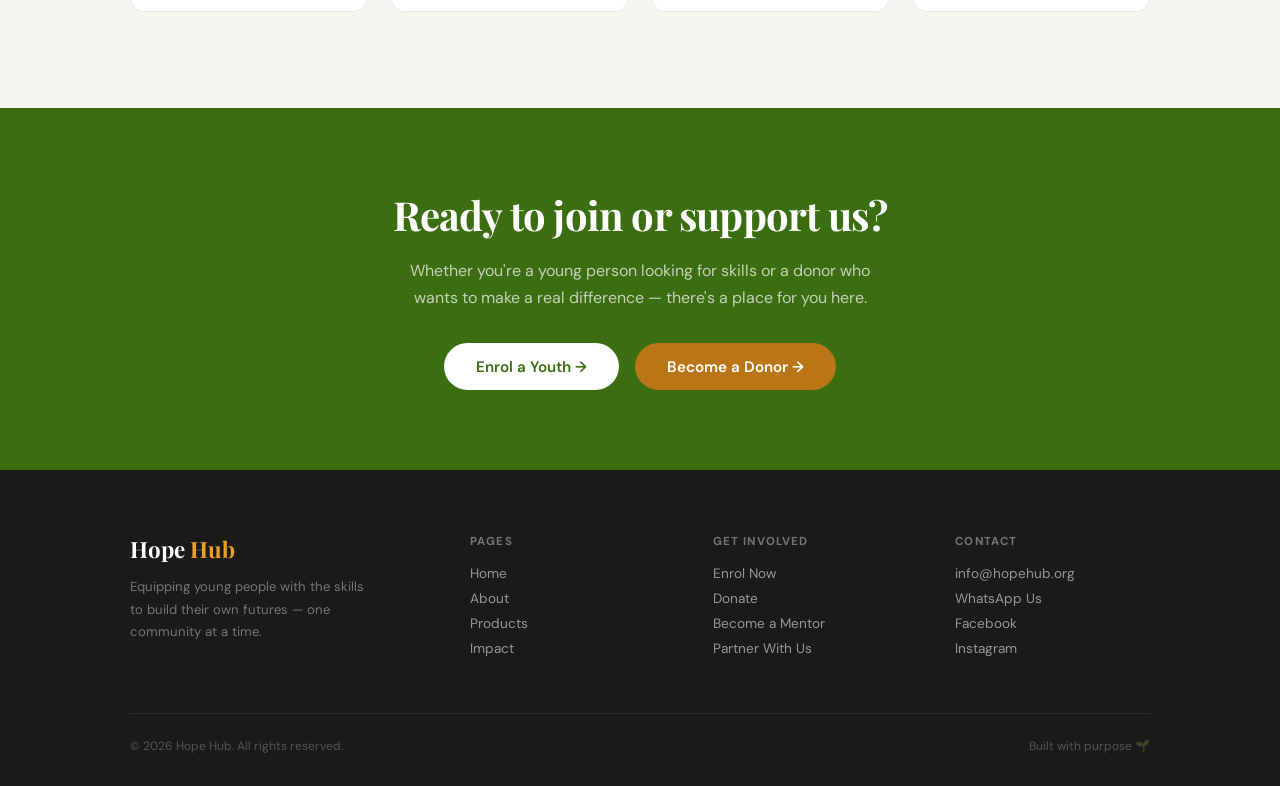
==== commit c9b2ac16: "Rebrand SkillRise to Hope Hub and rework products & services - Rename the initiative to Hope Hub acr" ====
--- a/index.html
+++ b/index.html
@@ -3,7 +3,7 @@
 <head>
 <meta charset="UTF-8"/>
 <meta name="viewport" content="width=device-width, initial-scale=1.0"/>
-<title>SkillRise Initiative</title>
+<title>Hope Hub</title>
 <link href="https://fonts.googleapis.com/css2?family=Playfair+Display:ital,wght@0,700;0,900;1,700&family=DM+Sans:wght@300;400;500;600&display=swap" rel="stylesheet"/>
 <link rel="stylesheet" href="css/styles.css"/>
 </head>
@@ -15,11 +15,11 @@
 
 <!-- NAV -->
 <nav>
-  <a class="nav-logo" href="index.html">Skill<span>Rise</span></a>
+  <a class="nav-logo" href="index.html">Hope <span>Hub</span></a>
   <div class="nav-links">
     <a href="index.html" data-page="index.html">Home</a>
     <a href="about.html" data-page="about.html">About</a>
-    <a href="skills.html" data-page="skills.html">Our Skills</a>
+    <a href="skills.html" data-page="skills.html">Products</a>
     <a href="impact.html" data-page="impact.html">Impact</a>
     <a href="enrol.html" data-page="enrol.html">Enrol</a>
     <a href="contact.html" data-page="contact.html">Contact</a>
@@ -32,7 +32,7 @@
 <div class="mobile-menu" id="mobileMenu">
   <a href="index.html">Home</a>
   <a href="about.html">About</a>
-  <a href="skills.html">Our Skills</a>
+  <a href="skills.html">Products</a>
   <a href="impact.html">Impact</a>
   <a href="enrol.html">Enrol</a>
   <a href="contact.html">Contact</a>
@@ -47,17 +47,17 @@
       <div class="hero-text">
         <div class="hero-badge">🌱 Youth Empowerment Initiative</div>
         <h1>Turning <em>potential</em><br>into a livelihood</h1>
-        <p class="hero-sub">We equip young people with hands-on, income-generating skills — from boma sewing to bakery, candle making to agriculture. Practical. Affordable. Life-changing.</p>
+        <p class="hero-sub">We equip young people with hands-on, income-generating skills — producing bags, clothing, beverages, detergents and candles. Practical. Affordable. Life-changing.</p>
         <div class="hero-actions">
           <a class="btn-primary" href="enrol.html">Join the Programme</a>
           <a class="btn-outline" href="donate.html">Support a Youth</a>
         </div>
       </div>
       <div class="hero-visual">
-        <div class="hv-card"><div class="icon">🧵</div><h3>Boma Sewing</h3><p>Fashion & garment production</p></div>
-        <div class="hv-card"><div class="icon">🕯️</div><h3>Candle Making</h3><p>Handcrafted candles to sell</p></div>
-        <div class="hv-card"><div class="icon">🌾</div><h3>Agriculture</h3><p>Modern farming & agri-biz</p></div>
-        <div class="hv-card"><div class="icon">🥖</div><h3>Bakery</h3><p>Breads, pastries & cakes</p></div>
+        <div class="hv-card"><div class="icon">👜</div><h3>Bags</h3><p>Totes, satchels & college bags</p></div>
+        <div class="hv-card"><div class="icon">👕</div><h3>Clothing</h3><p>Uniforms, branding & textile</p></div>
+        <div class="hv-card"><div class="icon">🥤</div><h3>Beverages</h3><p>Sodas & flavoured drinks</p></div>
+        <div class="hv-card"><div class="icon">🕯️</div><h3>Candles</h3><p>Church & home candles</p></div>
       </div>
     </div>
   </div>
@@ -71,7 +71,7 @@
 
   <div class="home-why">
     <div class="container">
-      <div class="section-tag">Why SkillRise</div>
+      <div class="section-tag">Why Hope Hub</div>
       <div class="section-title">Built for young people who are ready to work</div>
       <p class="section-sub">We remove every barrier between a young person and a sustainable income.</p>
       <div class="why-grid">
@@ -112,14 +112,14 @@
     <div class="container">
       <div class="footer-grid">
         <div class="footer-brand">
-          <span class="logo">Skill<span>Rise</span></span>
+          <span class="logo">Hope <span>Hub</span></span>
           <p>Equipping young people with the skills to build their own futures — one community at a time.</p>
         </div>
         <div class="footer-col">
           <h5>Pages</h5>
           <a href="index.html">Home</a>
           <a href="about.html">About</a>
-          <a href="skills.html">Our Skills</a>
+          <a href="skills.html">Products</a>
           <a href="impact.html">Impact</a>
         </div>
         <div class="footer-col">
@@ -131,14 +131,14 @@
         </div>
         <div class="footer-col">
           <h5>Contact</h5>
-          <a href="#">info@skillrise.org</a>
+          <a href="#">info@hopehub.org</a>
           <a href="#">WhatsApp Us</a>
           <a href="#">Facebook</a>
           <a href="#">Instagram</a>
         </div>
       </div>
       <div class="footer-bottom">
-        <p>© 2026 SkillRise Initiative. All rights reserved.</p>
+        <p>© 2026 Hope Hub. All rights reserved.</p>
         <p>Built with purpose 🌱</p>
       </div>
     </div>
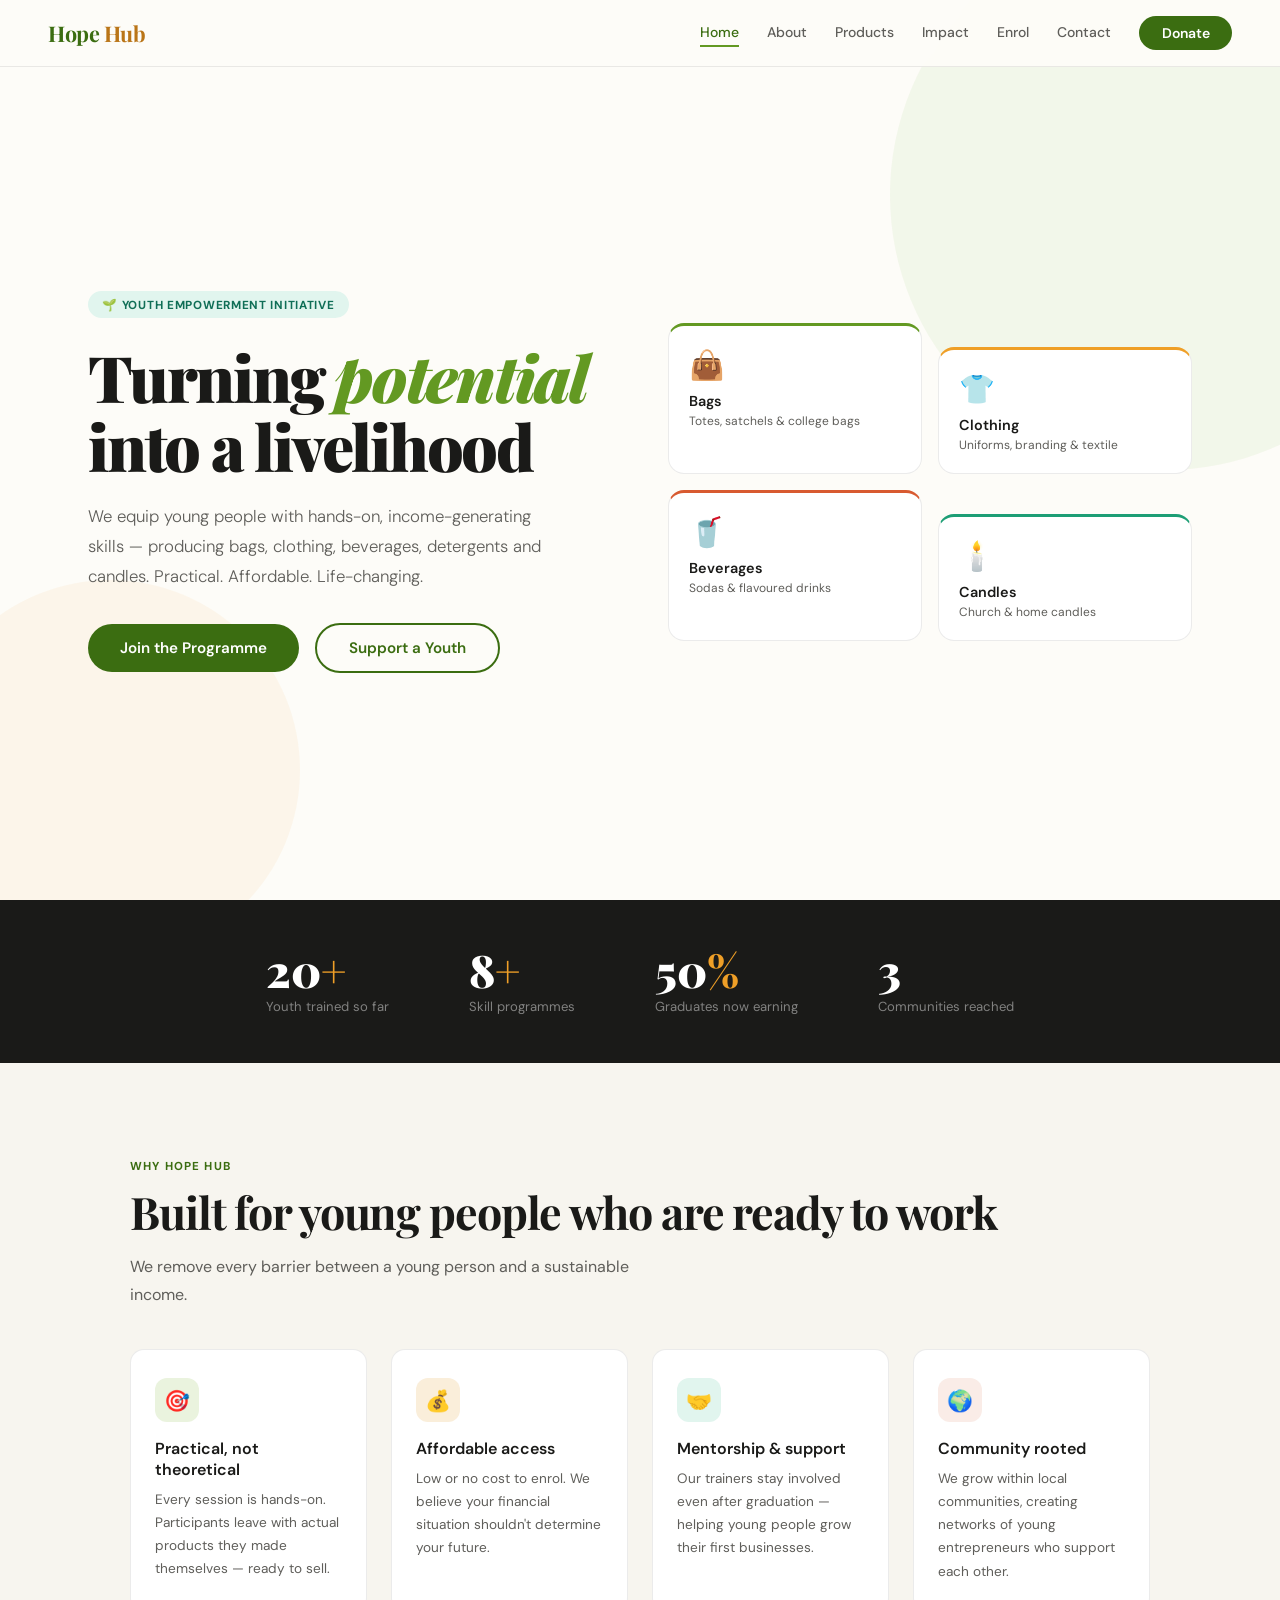
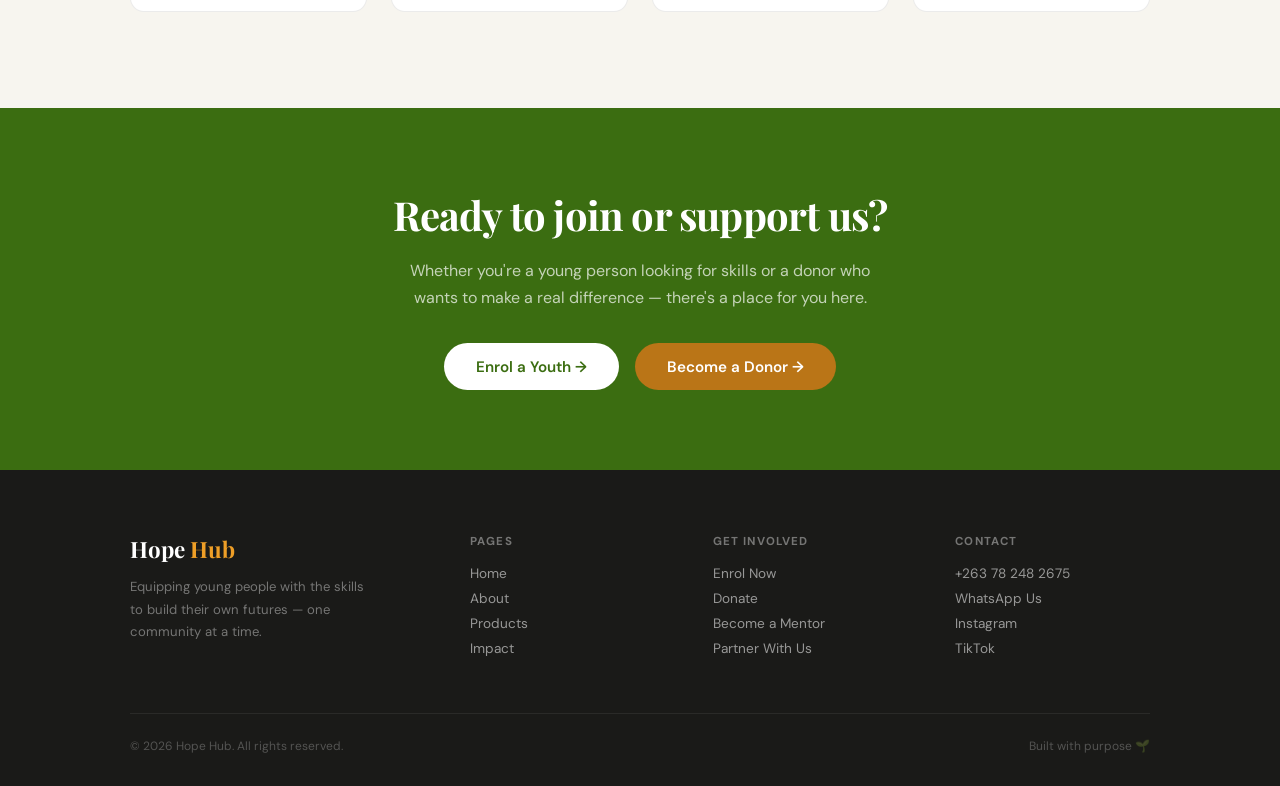
==== commit d0583cda: "Add real team, contact details, location and socials - About: list founders Ishmael Phiri & Gift Ncu" ====
--- a/index.html
+++ b/index.html
@@ -131,10 +131,10 @@
         </div>
         <div class="footer-col">
           <h5>Contact</h5>
-          <a href="#">info@hopehub.org</a>
-          <a href="#">WhatsApp Us</a>
-          <a href="#">Facebook</a>
-          <a href="#">Instagram</a>
+          <a href="tel:+263782482675">+263 78 248 2675</a>
+          <a href="https://wa.me/263782482675" target="_blank" rel="noopener">WhatsApp Us</a>
+          <a href="https://www.instagram.com/Hope_Hub" target="_blank" rel="noopener">Instagram</a>
+          <a href="https://www.tiktok.com/@Hope_Hub" target="_blank" rel="noopener">TikTok</a>
         </div>
       </div>
       <div class="footer-bottom">
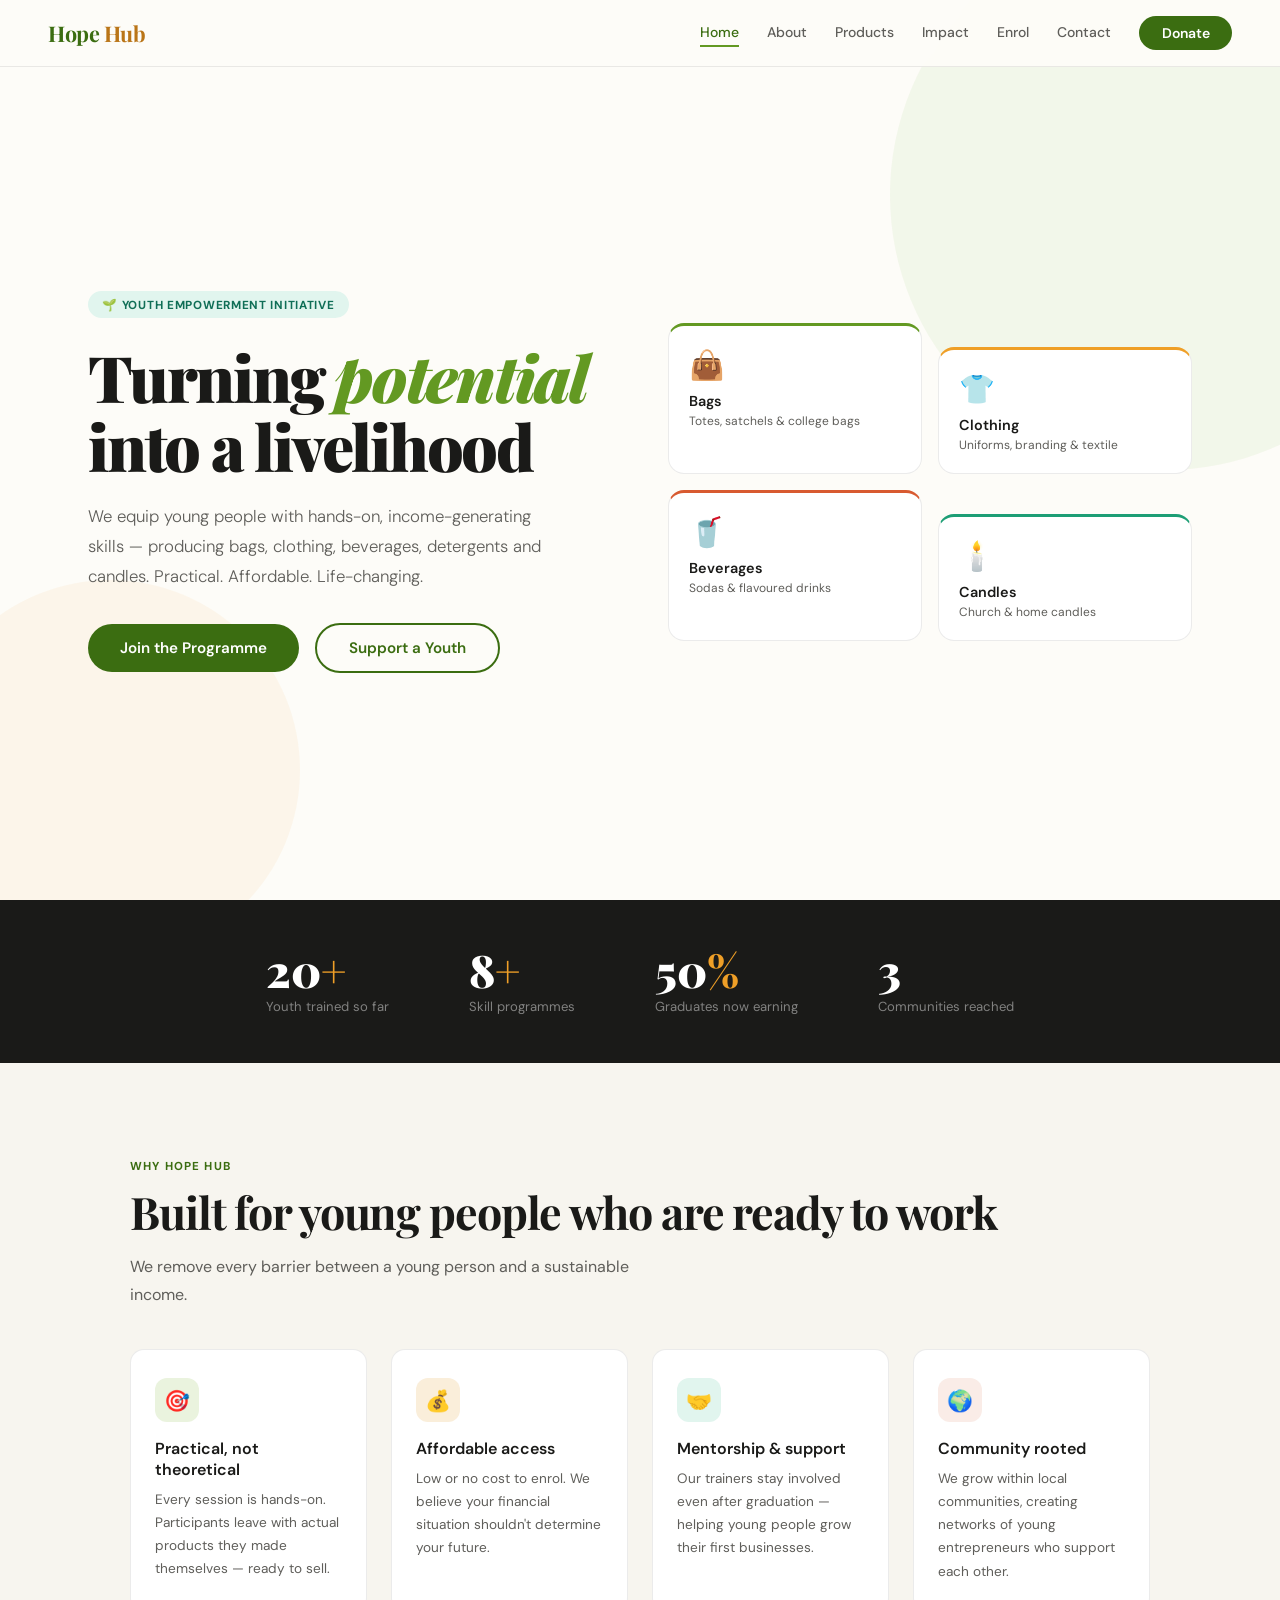
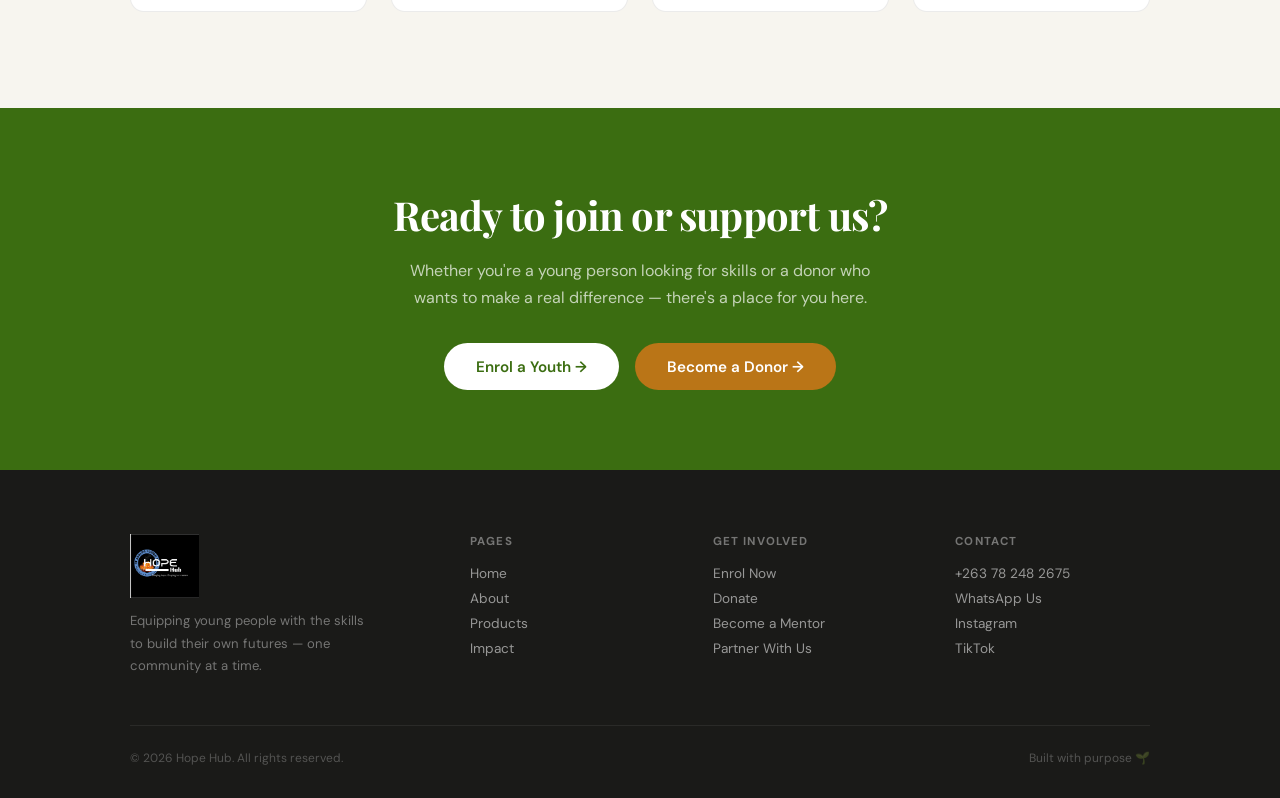
==== commit 81ab4ab6: "Add Hope Hub logo: footer brand mark and favicon Add images/hopehub.png and use it as the footer log" ====
--- a/index.html
+++ b/index.html
@@ -5,6 +5,7 @@
 <meta name="viewport" content="width=device-width, initial-scale=1.0"/>
 <title>Hope Hub</title>
 <link href="https://fonts.googleapis.com/css2?family=Playfair+Display:ital,wght@0,700;0,900;1,700&family=DM+Sans:wght@300;400;500;600&display=swap" rel="stylesheet"/>
+<link rel="icon" type="image/png" href="images/hopehub.png"/>
 <link rel="stylesheet" href="css/styles.css"/>
 </head>
 <body>
@@ -112,7 +113,7 @@
     <div class="container">
       <div class="footer-grid">
         <div class="footer-brand">
-          <span class="logo">Hope <span>Hub</span></span>
+          <span class="logo"><img src="images/hopehub.png" alt="Hope Hub" class="footer-logo-img"/></span>
           <p>Equipping young people with the skills to build their own futures — one community at a time.</p>
         </div>
         <div class="footer-col">
--- a/css/styles.css
+++ b/css/styles.css
@@ -19,6 +19,8 @@
 nav{position:fixed;top:0;left:0;right:0;z-index:200;display:flex;align-items:center;justify-content:space-between;padding:1rem 3rem;background:rgba(253,252,248,0.94);backdrop-filter:blur(10px);border-bottom:1px solid var(--border);}
 .nav-logo{font-family:'Playfair Display',serif;font-size:1.35rem;font-weight:700;color:var(--green);letter-spacing:-0.02em;cursor:pointer;text-decoration:none;}
 .nav-logo span{color:var(--amber);}
+.nav-logo-img{height:48px;width:auto;display:block;}
+.footer-logo-img{height:64px;width:auto;display:block;margin-bottom:0.75rem;}
 .nav-links{display:flex;gap:1.75rem;align-items:center;}
 .nav-links a{font-size:0.875rem;font-weight:500;color:var(--muted);text-decoration:none;cursor:pointer;transition:color 0.2s;padding:0.25rem 0;border-bottom:2px solid transparent;transition:color 0.2s,border-color 0.2s;}
 .nav-links a:hover,.nav-links a.active{color:var(--green);border-bottom-color:var(--green-mid);}
@@ -267,6 +269,7 @@
   .story-grid,.donate-grid,.contact-grid,.enrol-grid{grid-template-columns:1fr;}
   .footer-grid{grid-template-columns:1fr 1fr;}
   nav{padding:1rem 1.5rem;}
+  .nav-logo-img{height:42px;}
   .nav-links{display:none;}
   .hamburger{display:flex;}
   .gallery-grid{grid-template-columns:1fr 1fr;grid-template-rows:auto;}
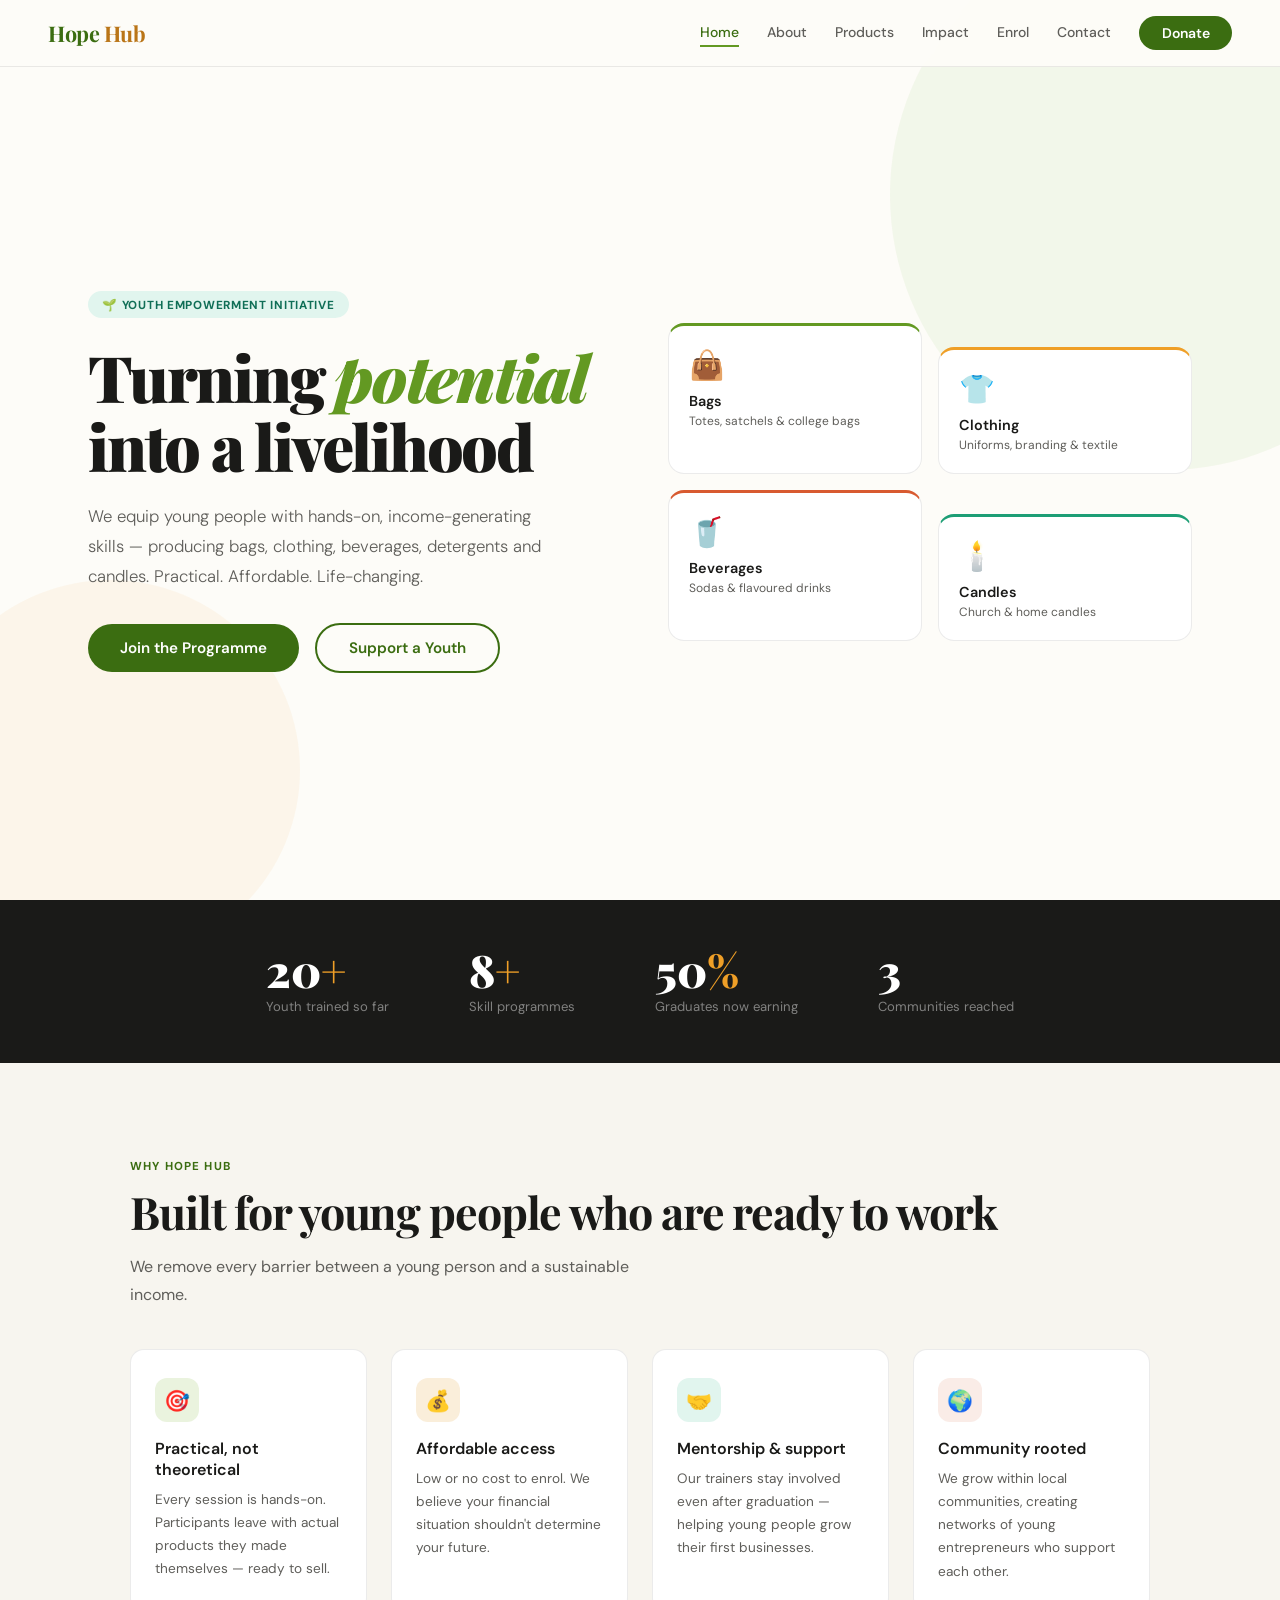
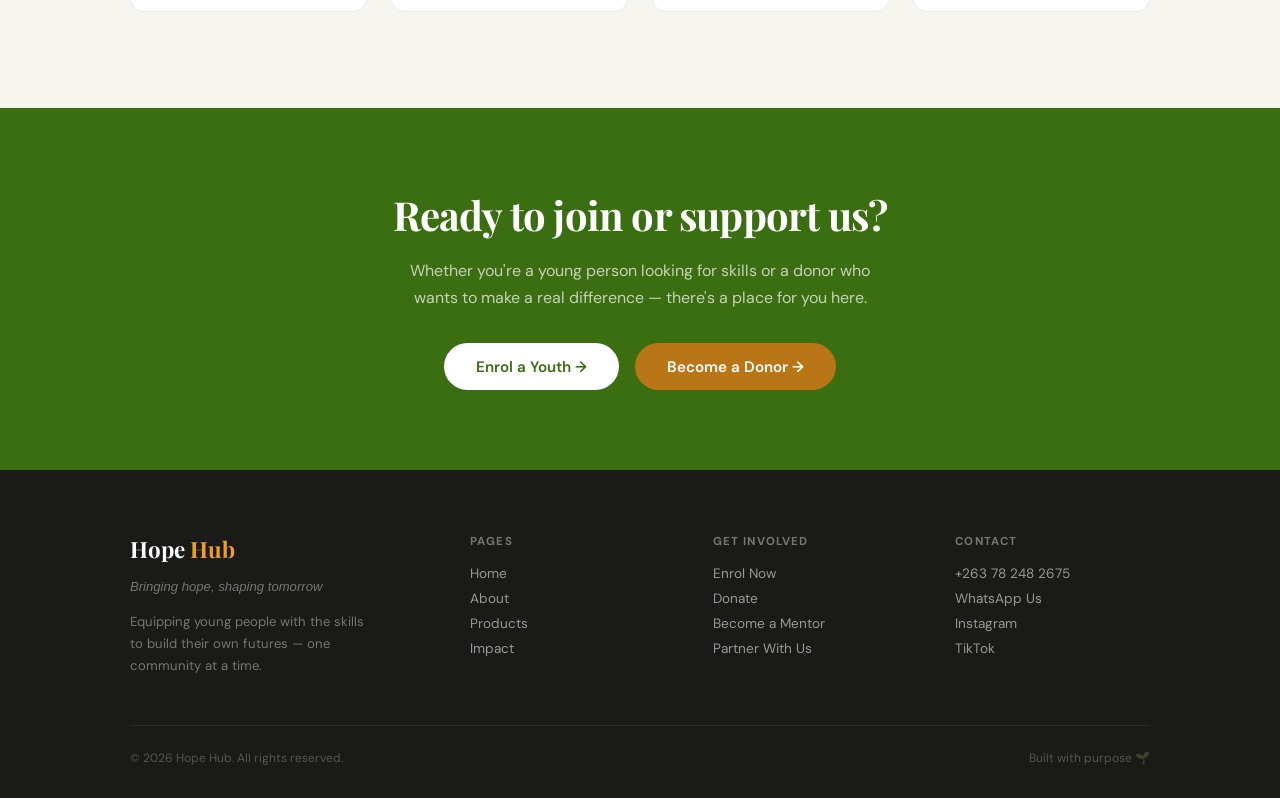
==== commit 07687392: "Use text brand and tagline in footer instead of logo image Replace the footer logo image with the 'H" ====
--- a/index.html
+++ b/index.html
@@ -113,7 +113,7 @@
     <div class="container">
       <div class="footer-grid">
         <div class="footer-brand">
-          <span class="logo"><img src="images/hopehub.png" alt="Hope Hub" class="footer-logo-img"/></span>
+          <span class="logo">Hope <span>Hub</span></span><p class="footer-tagline">Bringing hope, shaping tomorrow</p>
           <p>Equipping young people with the skills to build their own futures — one community at a time.</p>
         </div>
         <div class="footer-col">
--- a/css/styles.css
+++ b/css/styles.css
@@ -19,8 +19,6 @@
 nav{position:fixed;top:0;left:0;right:0;z-index:200;display:flex;align-items:center;justify-content:space-between;padding:1rem 3rem;background:rgba(253,252,248,0.94);backdrop-filter:blur(10px);border-bottom:1px solid var(--border);}
 .nav-logo{font-family:'Playfair Display',serif;font-size:1.35rem;font-weight:700;color:var(--green);letter-spacing:-0.02em;cursor:pointer;text-decoration:none;}
 .nav-logo span{color:var(--amber);}
-.nav-logo-img{height:48px;width:auto;display:block;}
-.footer-logo-img{height:64px;width:auto;display:block;margin-bottom:0.75rem;}
 .nav-links{display:flex;gap:1.75rem;align-items:center;}
 .nav-links a{font-size:0.875rem;font-weight:500;color:var(--muted);text-decoration:none;cursor:pointer;transition:color 0.2s;padding:0.25rem 0;border-bottom:2px solid transparent;transition:color 0.2s,border-color 0.2s;}
 .nav-links a:hover,.nav-links a.active{color:var(--green);border-bottom-color:var(--green-mid);}
@@ -255,6 +253,7 @@
 .footer-grid{display:grid;grid-template-columns:1.5fr 1fr 1fr 1fr;gap:3rem;margin-bottom:3rem;}
 .footer-brand .logo{font-family:'Playfair Display',serif;font-size:1.4rem;font-weight:700;color:var(--white);display:block;margin-bottom:0.75rem;}
 .footer-brand .logo span{color:var(--amber-mid);}
+.footer-tagline{font-style:italic;font-size:0.82rem;color:var(--amber-mid);margin-bottom:0.75rem;}
 .footer-brand p{font-size:0.82rem;color:rgba(255,255,255,0.4);line-height:1.7;max-width:240px;}
 .footer-col h5{font-size:0.72rem;font-weight:700;letter-spacing:0.1em;text-transform:uppercase;color:rgba(255,255,255,0.4);margin-bottom:1rem;}
 .footer-col a{display:block;font-size:0.85rem;color:rgba(255,255,255,0.55);text-decoration:none;margin-bottom:0.5rem;cursor:pointer;transition:color 0.2s;}
@@ -269,7 +268,6 @@
   .story-grid,.donate-grid,.contact-grid,.enrol-grid{grid-template-columns:1fr;}
   .footer-grid{grid-template-columns:1fr 1fr;}
   nav{padding:1rem 1.5rem;}
-  .nav-logo-img{height:42px;}
   .nav-links{display:none;}
   .hamburger{display:flex;}
   .gallery-grid{grid-template-columns:1fr 1fr;grid-template-rows:auto;}
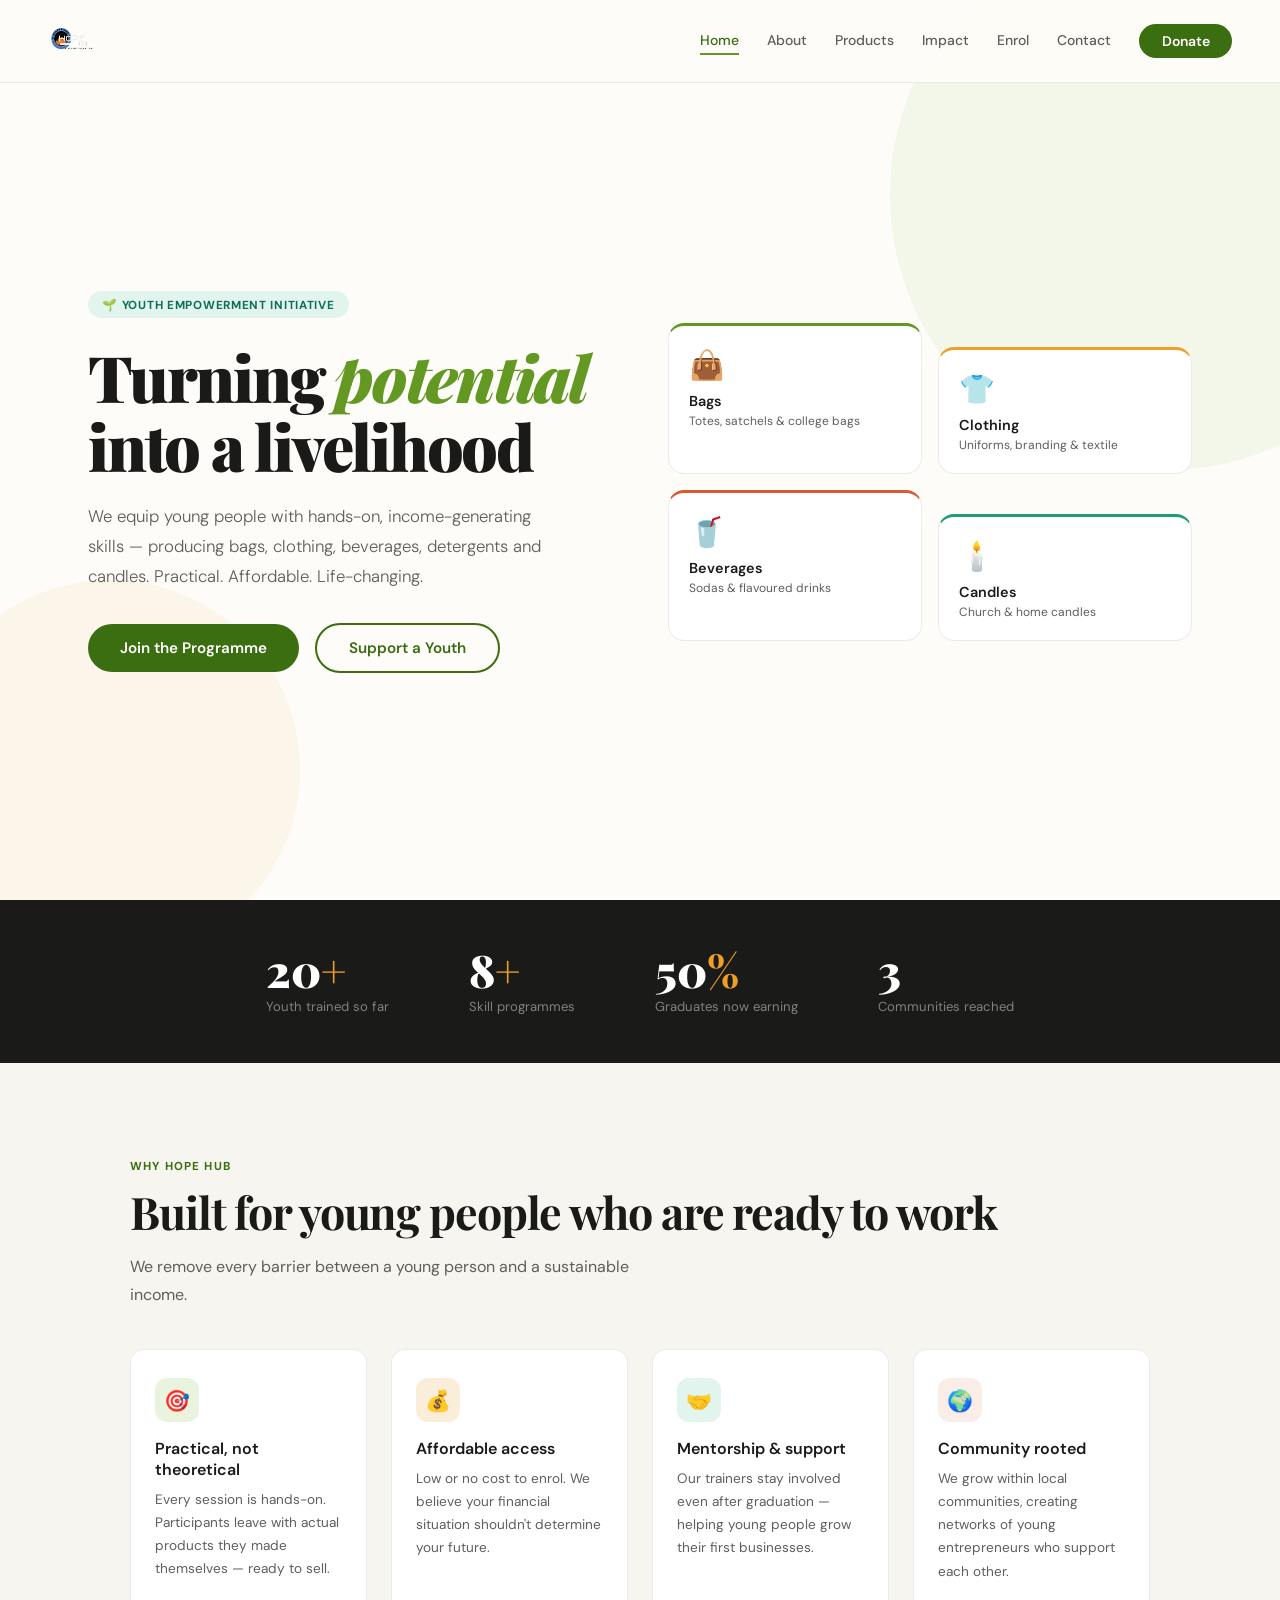
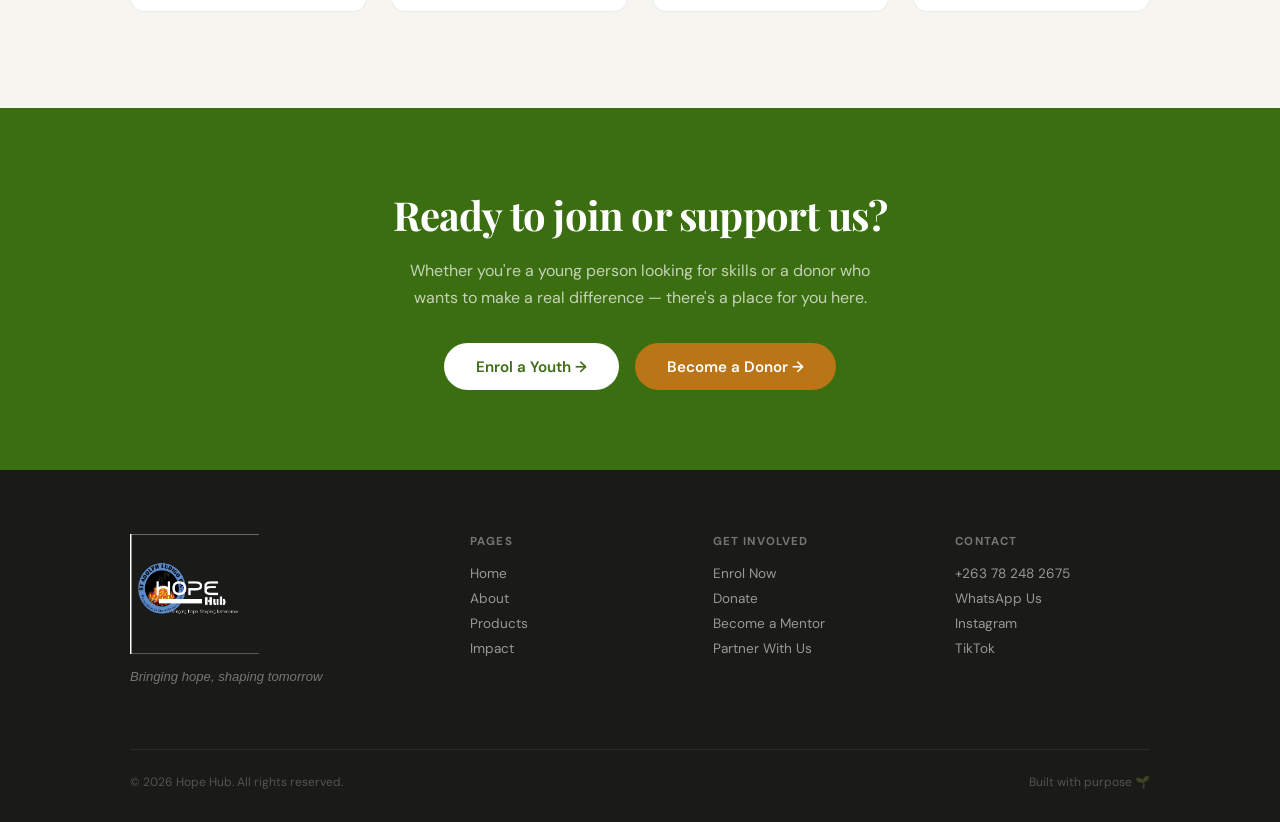
==== commit cb7f95ec: "Use transparent logo in nav, footer and favicon; drop footer description - Add images/logo.png: the " ====
--- a/index.html
+++ b/index.html
@@ -5,7 +5,7 @@
 <meta name="viewport" content="width=device-width, initial-scale=1.0"/>
 <title>Hope Hub</title>
 <link href="https://fonts.googleapis.com/css2?family=Playfair+Display:ital,wght@0,700;0,900;1,700&family=DM+Sans:wght@300;400;500;600&display=swap" rel="stylesheet"/>
-<link rel="icon" type="image/png" href="images/hopehub.png"/>
+<link rel="icon" type="image/png" href="images/logo.png"/>
 <link rel="stylesheet" href="css/styles.css"/>
 </head>
 <body>
@@ -16,7 +16,7 @@
 
 <!-- NAV -->
 <nav>
-  <a class="nav-logo" href="index.html">Hope <span>Hub</span></a>
+  <a class="nav-logo" href="index.html"><img src="images/logo.png" alt="Hope Hub" class="nav-logo-img"/></a>
   <div class="nav-links">
     <a href="index.html" data-page="index.html">Home</a>
     <a href="about.html" data-page="about.html">About</a>
@@ -113,8 +113,7 @@
     <div class="container">
       <div class="footer-grid">
         <div class="footer-brand">
-          <span class="logo">Hope <span>Hub</span></span><p class="footer-tagline">Bringing hope, shaping tomorrow</p>
-          <p>Equipping young people with the skills to build their own futures — one community at a time.</p>
+          <span class="logo"><img src="images/logo.png" alt="Hope Hub" class="footer-logo-img"/></span><p class="footer-tagline">Bringing hope, shaping tomorrow</p>
         </div>
         <div class="footer-col">
           <h5>Pages</h5>
--- a/css/styles.css
+++ b/css/styles.css
@@ -19,6 +19,8 @@
 nav{position:fixed;top:0;left:0;right:0;z-index:200;display:flex;align-items:center;justify-content:space-between;padding:1rem 3rem;background:rgba(253,252,248,0.94);backdrop-filter:blur(10px);border-bottom:1px solid var(--border);}
 .nav-logo{font-family:'Playfair Display',serif;font-size:1.35rem;font-weight:700;color:var(--green);letter-spacing:-0.02em;cursor:pointer;text-decoration:none;}
 .nav-logo span{color:var(--amber);}
+.nav-logo-img{height:50px;width:auto;display:block;}
+.footer-logo-img{height:120px;width:auto;display:block;margin-bottom:0.5rem;}
 .nav-links{display:flex;gap:1.75rem;align-items:center;}
 .nav-links a{font-size:0.875rem;font-weight:500;color:var(--muted);text-decoration:none;cursor:pointer;transition:color 0.2s;padding:0.25rem 0;border-bottom:2px solid transparent;transition:color 0.2s,border-color 0.2s;}
 .nav-links a:hover,.nav-links a.active{color:var(--green);border-bottom-color:var(--green-mid);}
@@ -268,6 +270,7 @@
   .story-grid,.donate-grid,.contact-grid,.enrol-grid{grid-template-columns:1fr;}
   .footer-grid{grid-template-columns:1fr 1fr;}
   nav{padding:1rem 1.5rem;}
+  .nav-logo-img{height:42px;}
   .nav-links{display:none;}
   .hamburger{display:flex;}
   .gallery-grid{grid-template-columns:1fr 1fr;grid-template-rows:auto;}
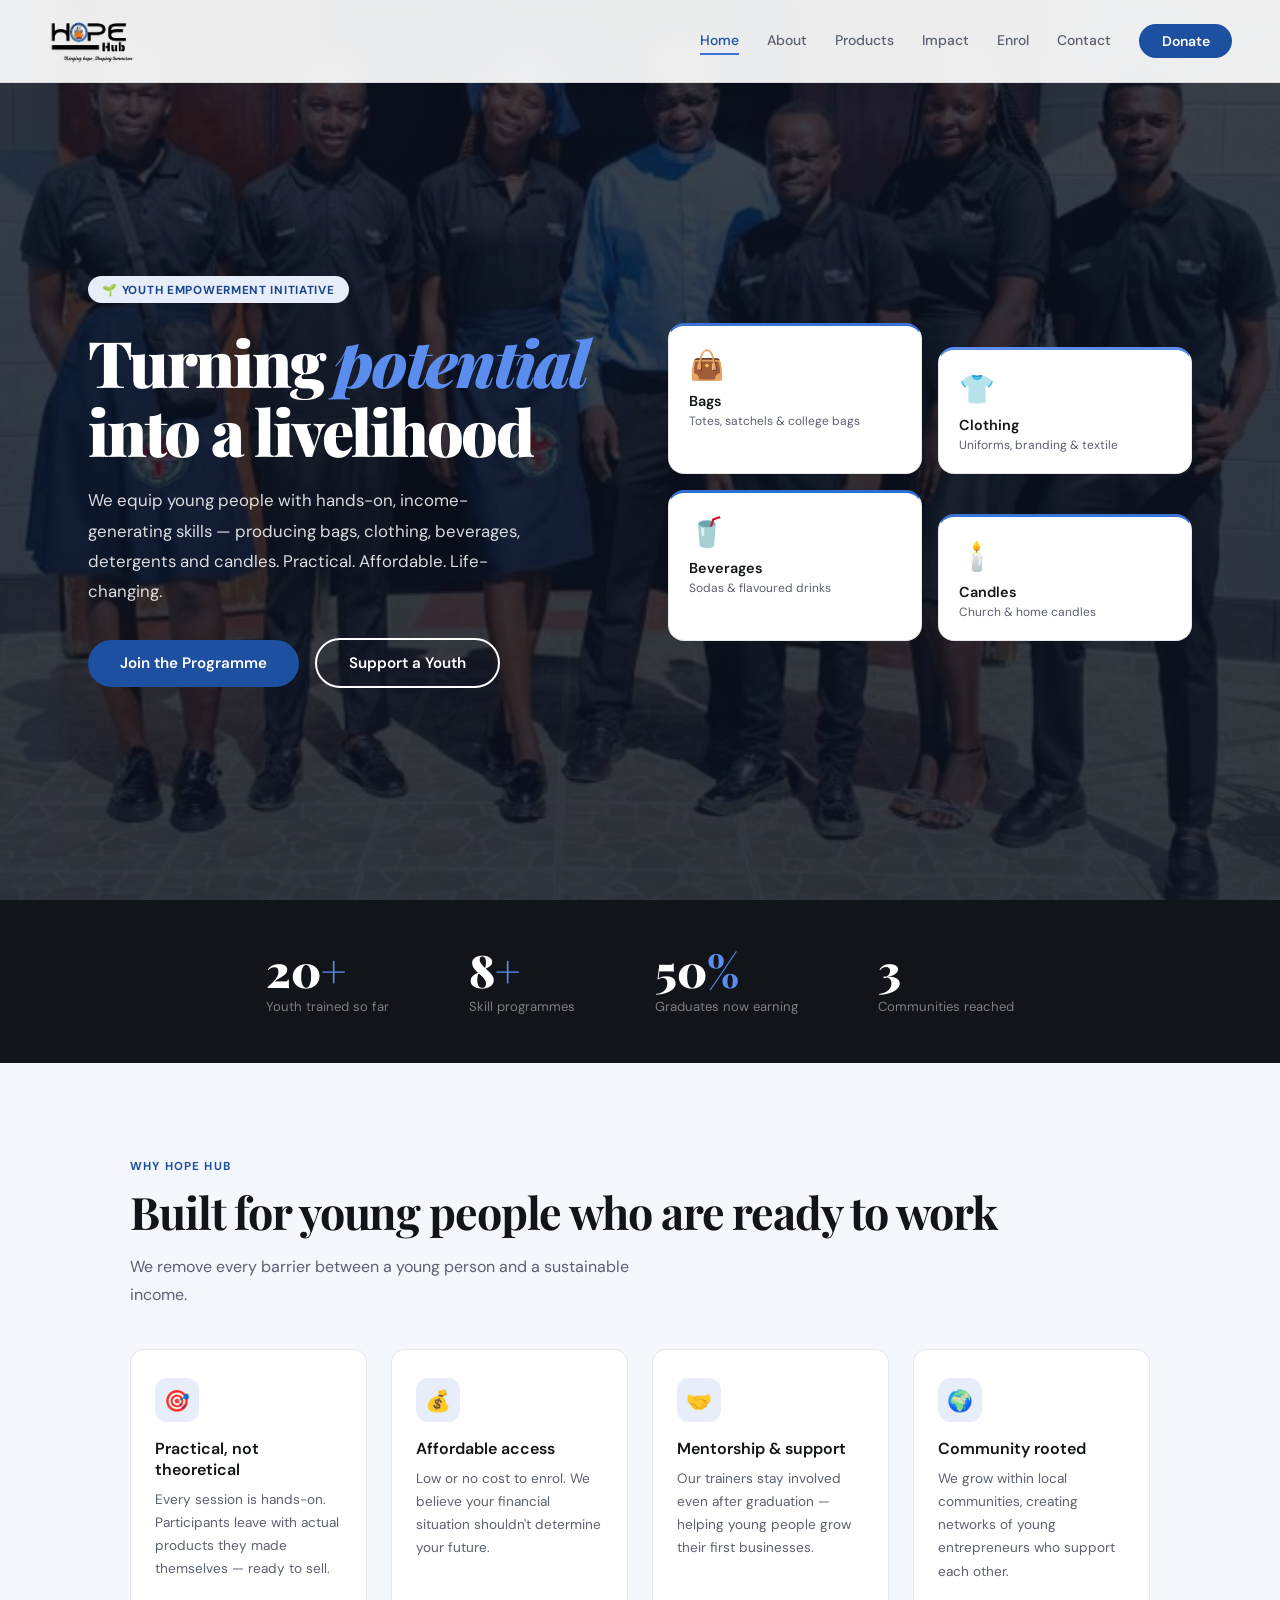
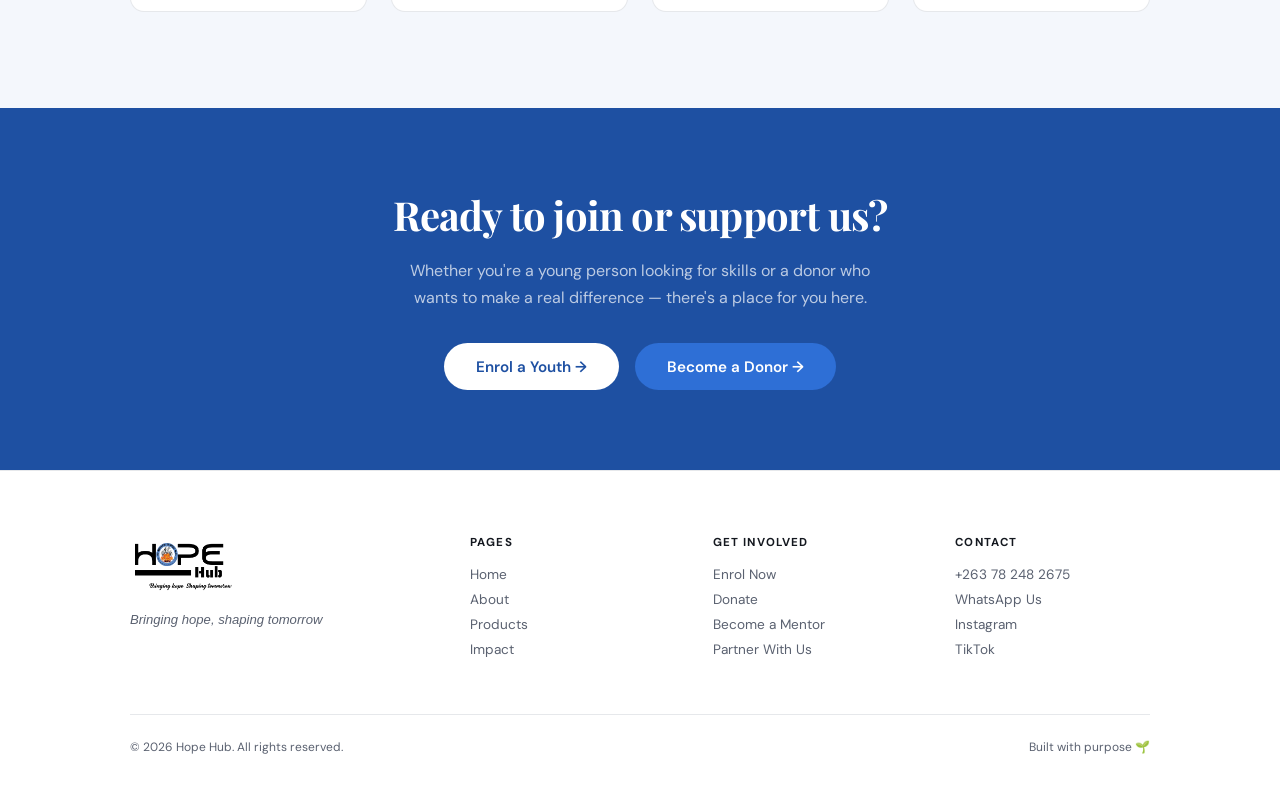
==== commit 79058070: "Add bags & drinks product photos; use wallpaper as home hero background - Add bags.jpg to the Bag ca" ====
--- a/index.html
+++ b/index.html
@@ -43,7 +43,7 @@
 <!-- ════════════════════════════════════════ HOME ════════════════════════════════════════ -->
 <div class="page active" id="page-home">
 
-  <div style="max-width:1200px;margin:0 auto;">
+  <div class="home-hero-bg">
     <div class="hero">
       <div class="hero-text">
         <div class="hero-badge">🌱 Youth Empowerment Initiative</div>
--- a/css/styles.css
+++ b/css/styles.css
@@ -1,11 +1,14 @@
 *,*::before,*::after{box-sizing:border-box;margin:0;padding:0;}
 :root{
-  --green:#3B6D11;--green-light:#EAF3DE;--green-mid:#639922;--green-dark:#27500A;
-  --amber:#BA7517;--amber-light:#FAEEDA;--amber-mid:#EF9F27;
-  --coral:#D85A30;--coral-light:#FAECE7;
-  --teal:#0F6E56;--teal-light:#E1F5EE;--teal-mid:#1D9E75;
-  --dark:#1a1a18;--text:#2C2C2A;--muted:#5F5E5A;--border:rgba(0,0,0,0.08);
-  --bg:#FDFCF8;--surface:#F7F5EF;--white:#ffffff;
+  /* Brand palette: white, boma black & blue (from the logo) */
+  --blue:#1E50A2;--blue-light:#E8EEF9;--blue-mid:#3B74D6;--blue-dark:#12315F;
+  /* Legacy names remapped onto the blue/black/white palette */
+  --green:#1E50A2;--green-light:#E8EEF9;--green-mid:#3B74D6;--green-dark:#12315F;
+  --amber:#2E6FD6;--amber-light:#E8EEF9;--amber-mid:#5B8DEF;
+  --coral:#2E6FD6;--coral-light:#E8EEF9;
+  --teal:#17468C;--teal-light:#E8EEF9;--teal-mid:#3B74D6;
+  --dark:#111418;--text:#14181F;--muted:#5A6170;--border:rgba(15,30,60,0.10);
+  --bg:#ffffff;--surface:#F4F7FC;--white:#ffffff;
 }
 html{scroll-behavior:smooth;}
 body{font-family:'DM Sans',sans-serif;background:var(--bg);color:var(--text);overflow-x:hidden;}
@@ -16,11 +19,11 @@
 @keyframes fadeIn{from{opacity:0;transform:translateY(12px);}to{opacity:1;transform:translateY(0);}}
 
 /* ── NAV ── */
-nav{position:fixed;top:0;left:0;right:0;z-index:200;display:flex;align-items:center;justify-content:space-between;padding:1rem 3rem;background:rgba(253,252,248,0.94);backdrop-filter:blur(10px);border-bottom:1px solid var(--border);}
+nav{position:fixed;top:0;left:0;right:0;z-index:200;display:flex;align-items:center;justify-content:space-between;padding:1rem 3rem;background:rgba(255,255,255,0.92);backdrop-filter:blur(10px);border-bottom:1px solid var(--border);}
 .nav-logo{font-family:'Playfair Display',serif;font-size:1.35rem;font-weight:700;color:var(--green);letter-spacing:-0.02em;cursor:pointer;text-decoration:none;}
 .nav-logo span{color:var(--amber);}
 .nav-logo-img{height:50px;width:auto;display:block;}
-.footer-logo-img{height:120px;width:auto;display:block;margin-bottom:0.5rem;}
+.footer-logo-img{height:60px;width:auto;display:block;margin-bottom:0.85rem;}
 .nav-links{display:flex;gap:1.75rem;align-items:center;}
 .nav-links a{font-size:0.875rem;font-weight:500;color:var(--muted);text-decoration:none;cursor:pointer;transition:color 0.2s;padding:0.25rem 0;border-bottom:2px solid transparent;transition:color 0.2s,border-color 0.2s;}
 .nav-links a:hover,.nav-links a.active{color:var(--green);border-bottom-color:var(--green-mid);}
@@ -50,6 +53,12 @@
 .hero-blob1{position:fixed;top:-80px;right:-160px;width:550px;height:550px;background:var(--green-light);border-radius:50%;z-index:-1;opacity:0.55;}
 .hero-blob2{position:fixed;bottom:-60px;left:-80px;width:380px;height:380px;background:var(--amber-light);border-radius:50%;z-index:-1;opacity:0.45;}
 .hero-badge{display:inline-flex;align-items:center;gap:6px;background:var(--teal-light);color:var(--teal);font-size:0.73rem;font-weight:700;padding:0.35rem 0.9rem;border-radius:50px;margin-bottom:1.5rem;letter-spacing:0.06em;text-transform:uppercase;}
+.home-hero-bg{background:linear-gradient(rgba(10,16,28,0.78),rgba(10,16,28,0.82)),url('../images/wallpaper.jpg') center/cover no-repeat;}
+.home-hero-bg .hero h1{color:#fff;}
+.home-hero-bg .hero h1 em{color:var(--amber-mid);}
+.home-hero-bg .hero-sub{color:rgba(255,255,255,0.85);font-weight:400;}
+.home-hero-bg .btn-outline{color:#fff;border-color:#fff;}
+.home-hero-bg .btn-outline:hover{background:#fff;color:var(--blue);}
 .hero h1{font-family:'Playfair Display',serif;font-size:clamp(2.8rem,5vw,4.2rem);font-weight:900;line-height:1.08;letter-spacing:-0.035em;color:var(--dark);margin-bottom:1.25rem;}
 .hero h1 em{font-style:italic;color:var(--green-mid);}
 .hero-sub{font-size:1.05rem;font-weight:300;color:var(--muted);line-height:1.8;max-width:460px;margin-bottom:2rem;}
@@ -132,6 +141,7 @@
 .skill-detail-card:hover{transform:translateY(-4px);box-shadow:0 12px 32px rgba(0,0,0,0.08);}
 .skill-card-top{padding:2rem 2rem 1.25rem;border-bottom:1px solid var(--border);}
 .skill-card-emoji{font-size:2.5rem;margin-bottom:1rem;}
+.skill-card-img{width:100%;height:190px;object-fit:cover;display:block;}
 .skill-card-top h3{font-size:1.15rem;font-weight:600;color:var(--dark);margin-bottom:0.5rem;}
 .skill-card-top p{font-size:0.85rem;color:var(--muted);line-height:1.65;}
 .skill-card-bottom{padding:1.25rem 2rem;display:flex;gap:0.5rem;flex-wrap:wrap;}
@@ -139,7 +149,7 @@
 .skill-duration{padding:0.25rem 0.75rem;border-radius:50px;font-size:0.72rem;font-weight:600;background:var(--amber-light);color:var(--amber);}
 
 /* ── IMPACT PAGE ── */
-.impact-hero{background:var(--amber-light);padding:9rem 3rem 5rem;border-bottom:1px solid rgba(186,117,23,0.15);}
+.impact-hero{background:var(--amber-light);padding:9rem 3rem 5rem;border-bottom:1px solid var(--border);}
 .impact-hero .section-tag{color:var(--amber);}
 .impact-hero .section-title{color:var(--dark);}
 
@@ -169,7 +179,7 @@
 .gallery-item:nth-child(5){background:var(--green-mid);}
 
 /* ── DONATE PAGE ── */
-.donate-hero{background:var(--coral-light);padding:9rem 3rem 5rem;border-bottom:1px solid rgba(216,90,48,0.12);}
+.donate-hero{background:var(--coral-light);padding:9rem 3rem 5rem;border-bottom:1px solid var(--border);}
 .donate-hero .section-tag{color:var(--coral);}
 .donate-hero .section-title{color:var(--dark);}
 
@@ -251,17 +261,17 @@
 .skill-checkbox input{accent-color:var(--green);}
 
 /* ── FOOTER ── */
-footer{background:var(--dark);padding:4rem 3rem 2rem;}
+footer{background:var(--white);padding:4rem 3rem 2rem;border-top:1px solid var(--border);}
 .footer-grid{display:grid;grid-template-columns:1.5fr 1fr 1fr 1fr;gap:3rem;margin-bottom:3rem;}
-.footer-brand .logo{font-family:'Playfair Display',serif;font-size:1.4rem;font-weight:700;color:var(--white);display:block;margin-bottom:0.75rem;}
-.footer-brand .logo span{color:var(--amber-mid);}
-.footer-tagline{font-style:italic;font-size:0.82rem;color:var(--amber-mid);margin-bottom:0.75rem;}
-.footer-brand p{font-size:0.82rem;color:rgba(255,255,255,0.4);line-height:1.7;max-width:240px;}
-.footer-col h5{font-size:0.72rem;font-weight:700;letter-spacing:0.1em;text-transform:uppercase;color:rgba(255,255,255,0.4);margin-bottom:1rem;}
-.footer-col a{display:block;font-size:0.85rem;color:rgba(255,255,255,0.55);text-decoration:none;margin-bottom:0.5rem;cursor:pointer;transition:color 0.2s;}
-.footer-col a:hover{color:#fff;}
-.footer-bottom{border-top:1px solid rgba(255,255,255,0.07);padding-top:1.5rem;display:flex;justify-content:space-between;align-items:center;flex-wrap:wrap;gap:1rem;}
-.footer-bottom p{font-size:0.75rem;color:rgba(255,255,255,0.25);}
+.footer-brand .logo{font-family:'Playfair Display',serif;font-size:1.4rem;font-weight:700;color:var(--text);display:block;margin-bottom:0.75rem;}
+.footer-brand .logo span{color:var(--blue);}
+.footer-tagline{font-style:italic;font-size:0.82rem;color:var(--blue);margin-bottom:0.75rem;}
+.footer-brand p{font-size:0.82rem;color:var(--muted);line-height:1.7;max-width:240px;}
+.footer-col h5{font-size:0.72rem;font-weight:700;letter-spacing:0.1em;text-transform:uppercase;color:var(--text);margin-bottom:1rem;}
+.footer-col a{display:block;font-size:0.85rem;color:var(--muted);text-decoration:none;margin-bottom:0.5rem;cursor:pointer;transition:color 0.2s;}
+.footer-col a:hover{color:var(--blue);}
+.footer-bottom{border-top:1px solid var(--border);padding-top:1.5rem;display:flex;justify-content:space-between;align-items:center;flex-wrap:wrap;gap:1rem;}
+.footer-bottom p{font-size:0.75rem;color:var(--muted);}
 
 /* ── RESPONSIVE ── */
 @media(max-width:860px){
